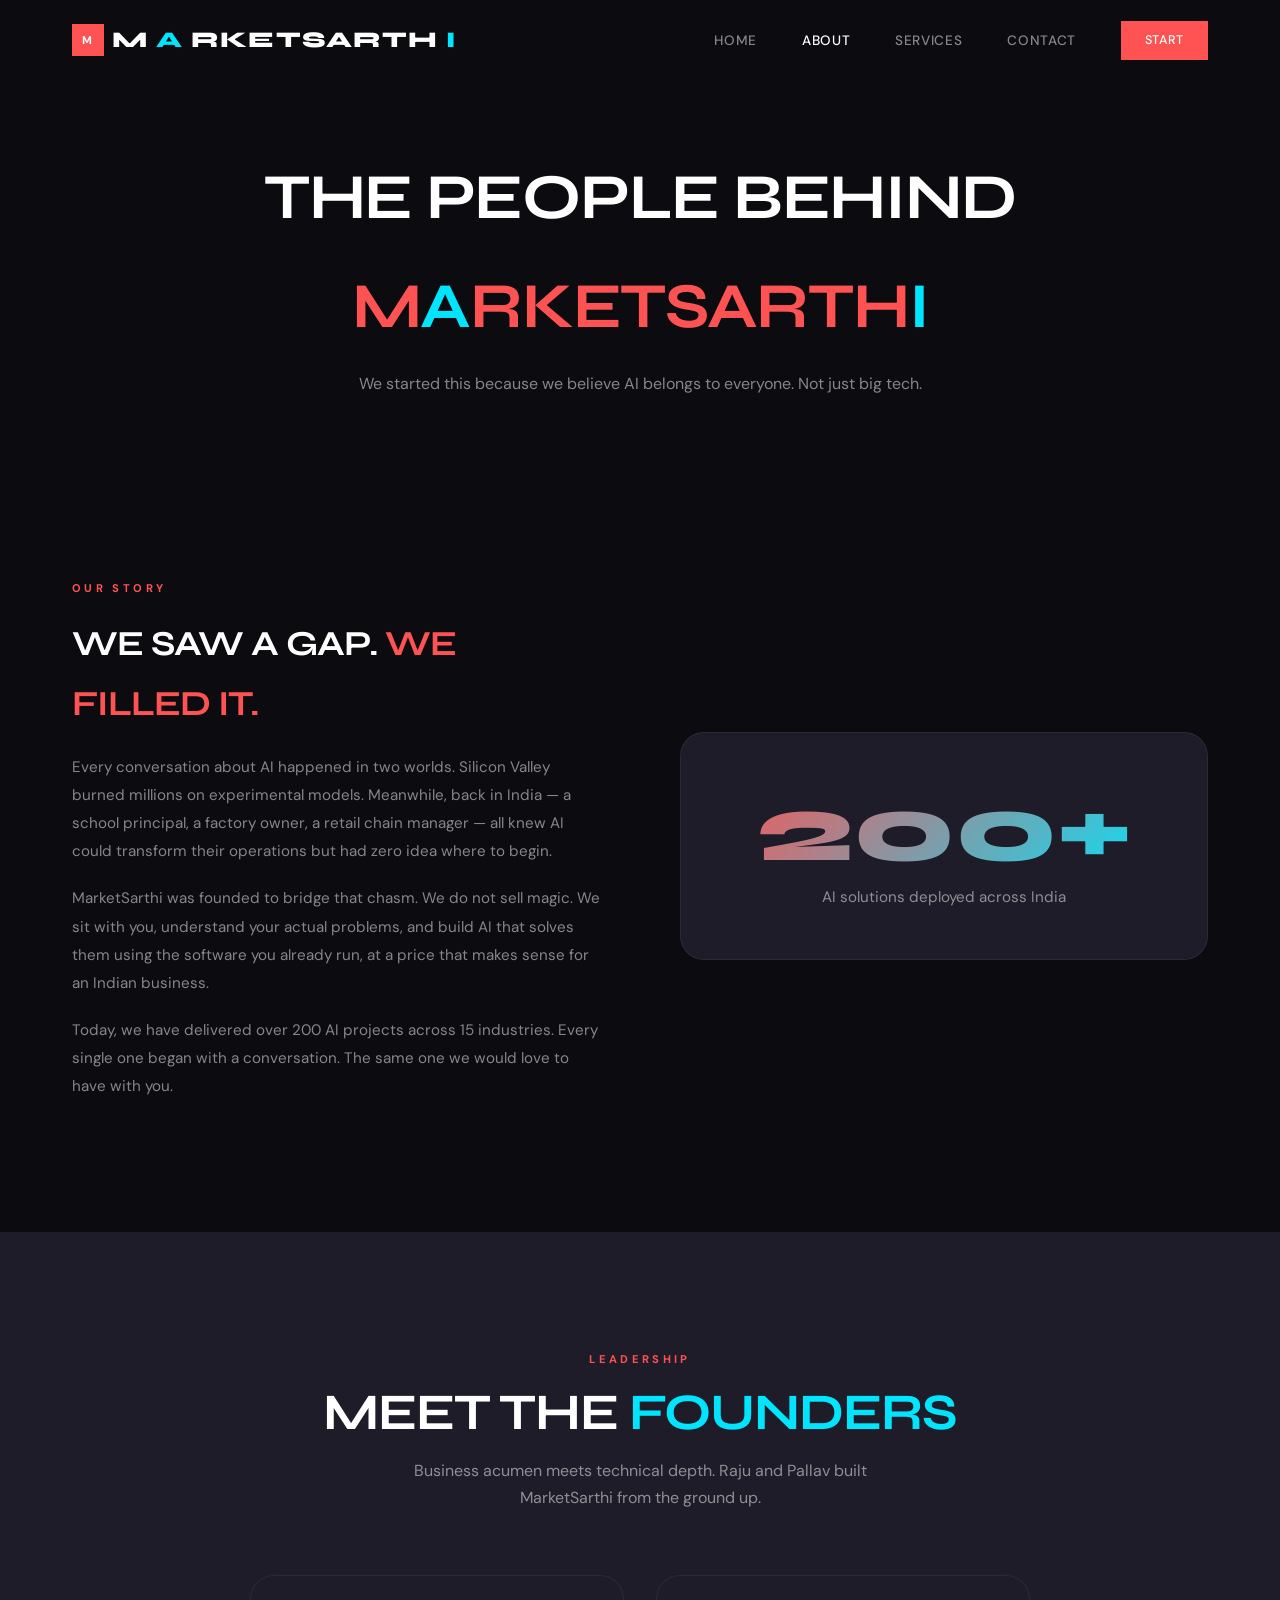
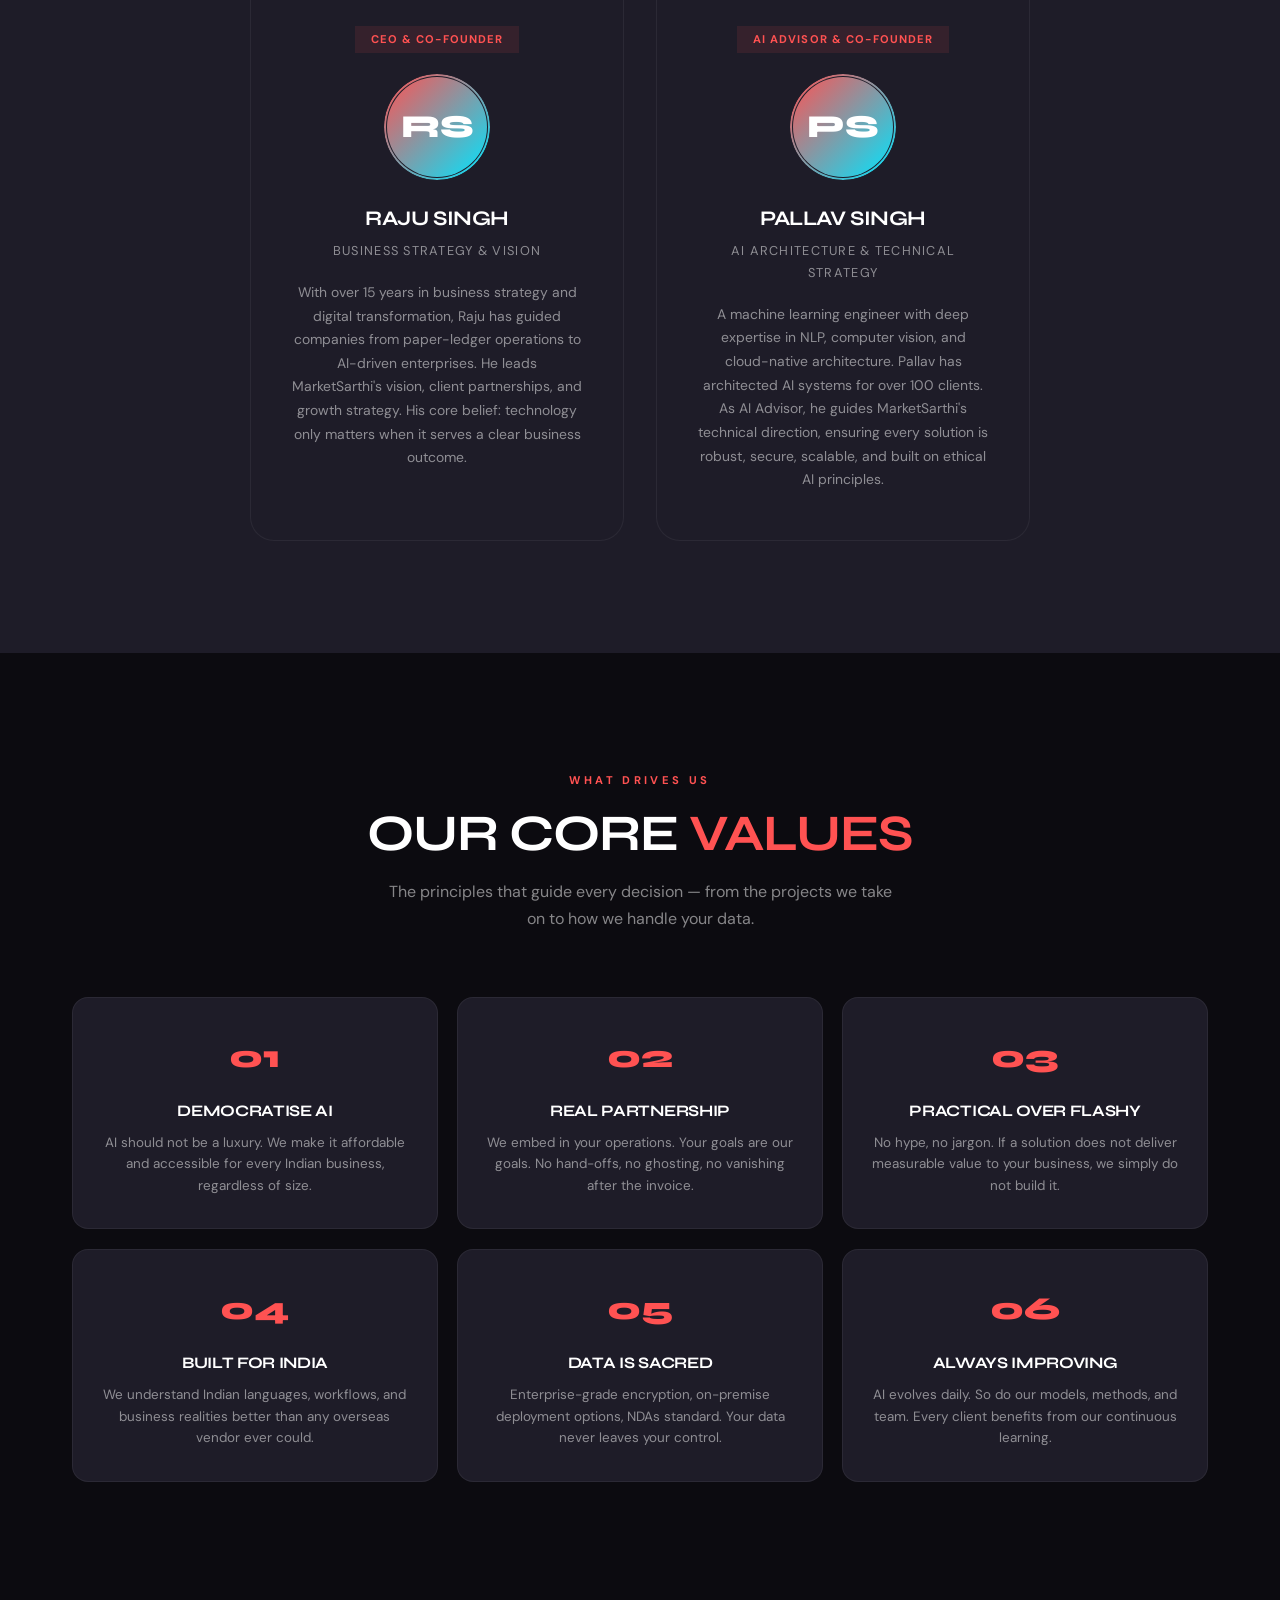
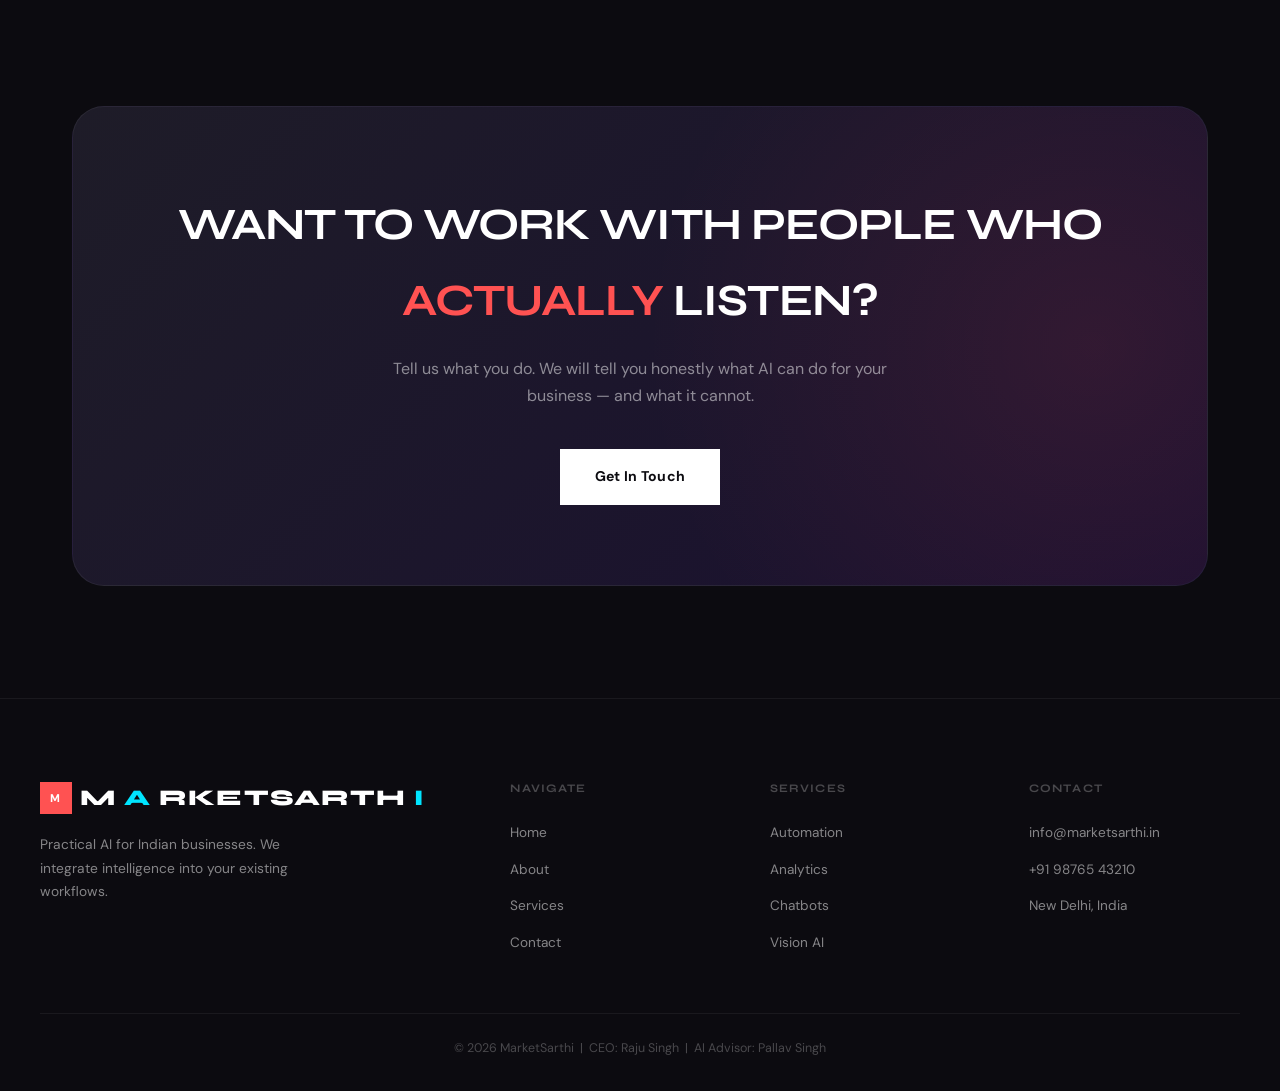
==== about.html @ 4ef70cd9 "MarketSarthi Trial Lanch" ====
<!doctype html>
<html lang="en-IN">
<head>
  <meta charset="utf-8">
  <meta name="viewport" content="width=device-width,initial-scale=1">
  <title>About MarketSarthi — Raju Singh (CEO) &amp; Pallav Singh (AI Advisor)</title>
  <meta name="description" content="Meet the founders: Raju Singh, CEO, and Pallav Singh, AI Advisor. Our mission to democratize AI for every Indian business.">
  <meta name="robots" content="index,follow">
  <link rel="canonical" href="https://marketsarthi.in/about">
  <meta property="og:title" content="About MarketSarthi">
  <meta property="og:description" content="Meet Raju Singh (CEO) and Pallav Singh (AI Advisor). Our mission and values.">
  <meta property="og:url" content="https://marketsarthi.in/about">
  <meta property="og:type" content="website"><meta name="twitter:card" content="summary_large_image">
  <script type="application/ld+json">{"@context":"https://schema.org","@type":"AboutPage","about":{"@type":"Organization","name":"MarketSarthi"},"mainEntity":[{"@type":"Person","name":"Raju Singh","jobTitle":"CEO & Co-Founder"},{"@type":"Person","name":"Pallav Singh","jobTitle":"AI Advisor & Co-Founder"}]}</script>
  <link rel="stylesheet" href="assets/css/style.css">
</head>
<body>

  <nav class="nav">
    <div class="nav-inner">
      <a href="index.html" class="nav-logo"><span class="mk">M</span>M<span style="color:var(--cyan)">A</span>RKETSARTH<span style="color:var(--cyan)">I</span></a>
      <div class="nav-links" id="navLinks">
        <a href="index.html">Home</a><a href="about.html">About</a><a href="services.html">Services</a><a href="contact.html">Contact</a>
        <a href="contact.html" class="btn btn-fill" style="padding:.55rem 1.5rem;font-size:.78rem;color:#fff;">Start</a>
      </div>
      <div class="burger" id="burger"><span></span><span></span><span></span></div>
    </div>
  </nav>

  <main>
    <section class="pg-hero"><div class="container">
      <h1>The people behind <span class="accent-c">M<span style="color:var(--cyan)">A</span>RKETSARTH<span style="color:var(--cyan)">I</span></span></h1>
      <p>We started this because we believe AI belongs to everyone. Not just big tech.</p>
    </div></section>

    <!-- Story -->
    <section class="section">
      <div class="container">
        <div class="story-2col">
          <div class="story-text reveal">
            <span class="tag">Our Story</span>
            <h2>We saw a gap. <span class="accent-c">We filled it.</span></h2>
            <p>Every conversation about AI happened in two worlds. Silicon Valley burned millions on experimental models. Meanwhile, back in India — a school principal, a factory owner, a retail chain manager — all knew AI could transform their operations but had zero idea where to begin.</p>
            <p>MarketSarthi was founded to bridge that chasm. We do not sell magic. We sit with you, understand your actual problems, and build AI that solves them using the software you already run, at a price that makes sense for an Indian business.</p>
            <p>Today, we have delivered over 200 AI projects across 15 industries. Every single one began with a conversation. The same one we would love to have with you.</p>
          </div>
          <div class="story-stat reveal d2"><div class="big-num">200+</div><div class="big-sub">AI solutions deployed across India</div></div>
        </div>
      </div>
    </section>

    <!-- Team -->
    <section class="section" style="background:var(--ink-light);">
      <div class="container">
        <header class="sec-hd ctr reveal">
          <span class="tag">Leadership</span>
          <h2>Meet the <span class="accent-y">founders</span></h2>
          <p style="color:var(--muted);">Business acumen meets technical depth. Raju and Pallav built MarketSarthi from the ground up.</p>
        </header>
        <div class="team-2">
          <div class="tm-card reveal d1">
            <div class="tm-badge">CEO &amp; Co-Founder</div>
            <div class="tm-photo">RS</div>
            <h3>Raju Singh</h3>
            <p class="tm-role">Business Strategy &amp; Vision</p>
            <p class="tm-bio">With over 15 years in business strategy and digital transformation, Raju has guided companies from paper-ledger operations to AI-driven enterprises. He leads MarketSarthi's vision, client partnerships, and growth strategy. His core belief: technology only matters when it serves a clear business outcome.</p>
          </div>
          <div class="tm-card reveal d2">
            <div class="tm-badge">AI Advisor &amp; Co-Founder</div>
            <div class="tm-photo">PS</div>
            <h3>Pallav Singh</h3>
            <p class="tm-role">AI Architecture &amp; Technical Strategy</p>
            <p class="tm-bio">A machine learning engineer with deep expertise in NLP, computer vision, and cloud-native architecture. Pallav has architected AI systems for over 100 clients. As AI Advisor, he guides MarketSarthi's technical direction, ensuring every solution is robust, secure, scalable, and built on ethical AI principles.</p>
          </div>
        </div>
      </div>
    </section>

    <!-- Values -->
    <section class="section">
      <div class="container">
        <header class="sec-hd ctr reveal"><span class="tag">What Drives Us</span><h2>Our core <span class="accent-c">values</span></h2><p>The principles that guide every decision — from the projects we take on to how we handle your data.</p></header>
        <div class="val-grid">
          <div class="val-card reveal d1"><div class="v-num">01</div><h4>Democratise AI</h4><p>AI should not be a luxury. We make it affordable and accessible for every Indian business, regardless of size.</p></div>
          <div class="val-card reveal d2"><div class="v-num">02</div><h4>Real Partnership</h4><p>We embed in your operations. Your goals are our goals. No hand-offs, no ghosting, no vanishing after the invoice.</p></div>
          <div class="val-card reveal d3"><div class="v-num">03</div><h4>Practical Over Flashy</h4><p>No hype, no jargon. If a solution does not deliver measurable value to your business, we simply do not build it.</p></div>
          <div class="val-card reveal"><div class="v-num">04</div><h4>Built for India</h4><p>We understand Indian languages, workflows, and business realities better than any overseas vendor ever could.</p></div>
          <div class="val-card reveal"><div class="v-num">05</div><h4>Data Is Sacred</h4><p>Enterprise-grade encryption, on-premise deployment options, NDAs standard. Your data never leaves your control.</p></div>
          <div class="val-card reveal"><div class="v-num">06</div><h4>Always Improving</h4><p>AI evolves daily. So do our models, methods, and team. Every client benefits from our continuous learning.</p></div>
        </div>
      </div>
    </section>

    <section class="section"><div class="container"><div class="cta reveal">
      <h2>Want to work with people who <span class="accent-c">actually</span> listen?</h2>
      <p>Tell us what you do. We will tell you honestly what AI can do for your business — and what it cannot.</p>
      <a href="contact.html" class="btn btn-white">Get In Touch</a>
    </div></div></section>
  </main>

  <footer class="footer">
    <div class="footer-grid">
      <div><a href="index.html" class="nav-logo"><span class="mk">M</span>M<span style="color:var(--cyan)">A</span>RKETSARTH<span style="color:var(--cyan)">I</span></a><p class="footer-desc">Practical AI for Indian businesses. We integrate intelligence into your existing workflows.</p></div>
      <div class="footer-col"><h4>Navigate</h4><ul><li><a href="index.html">Home</a></li><li><a href="about.html">About</a></li><li><a href="services.html">Services</a></li><li><a href="contact.html">Contact</a></li></ul></div>
      <div class="footer-col"><h4>Services</h4><ul><li><a href="services.html">Automation</a></li><li><a href="services.html">Analytics</a></li><li><a href="services.html">Chatbots</a></li><li><a href="services.html">Vision AI</a></li></ul></div>
      <div class="footer-col"><h4>Contact</h4><ul><li><a href="contact.html">info@marketsarthi.in</a></li><li><a href="contact.html">+91 98765 43210</a></li><li><a href="contact.html">New Delhi, India</a></li></ul></div>
    </div>
    <div class="footer-bar">&copy; 2026 MarketSarthi &nbsp;|&nbsp; CEO: Raju Singh &nbsp;|&nbsp; AI Advisor: Pallav Singh</div>
  </footer>
  <button class="btt" aria-label="Back to top">&uarr;</button>
  <script src="assets/js/main.js"></script>
</body>
</html>
---- assets/css/style.css ----
/* MarketSarthi v6 — Bold. Creative. Memorable. */

@import url('https://fonts.googleapis.com/css2?family=DM+Sans:opsz,wght@9..40,400;9..40,500;9..40,600;9..40,700;9..40,800&family=Syne:wght@500;600;700;800&display=swap');

:root {
  --display:'Syne','Segoe UI',system-ui,sans-serif;
  --sans:'DM Sans','Segoe UI',system-ui,sans-serif;
  --ink:#0c0b10;
  --ink-light:#1e1c28;
  --white:#fff;
  --coral:#ff5252;
  --coral-glow:rgba(255,82,82,.3);
  --cyan:#00e5ff;
  --cyan-glow:rgba(0,229,255,.3);
  --gold:#ffb300;
  --gold-glow:rgba(255,179,0,.25);
  --surface:#f4f2f8;
  --muted:rgba(255,255,255,.5);
  --muted2:rgba(255,255,255,.25);
  --border:rgba(255,255,255,.06);
  --ease:cubic-bezier(.22,1,.36,1);
}

*,*::before,*::after{margin:0;padding:0;box-sizing:border-box}
html{scroll-behavior:smooth;font-size:16px}
body{
  font-family:var(--sans);
  background:var(--ink);
  color:var(--white);
  line-height:1.7;
  overflow-x:hidden;
  -webkit-font-smoothing:antialiased;
}
a{text-decoration:none;color:inherit}
img{max-width:100%}
ul{list-style:none}

h1,h2,h3,h4{font-family:var(--display);font-weight:700;letter-spacing:-.02em;text-transform:uppercase;}
.container{max-width:1200px;margin:0 auto;padding:0 2rem}

/* ---------- Decorative ---------- */
.glow-dot{width:6px;height:6px;background:var(--cyan);border-radius:50%;display:inline-block;box-shadow:0 0 12px var(--cyan-glow)}
.accent-c{color:var(--coral)}
.accent-y{color:var(--cyan)}
.accent-g{color:var(--gold)}
.tag{font-size:.7rem;font-weight:700;text-transform:uppercase;letter-spacing:.3em;color:var(--coral);margin-bottom:1rem;display:inline-block}

/* Buttons */
.btn{display:inline-flex;align-items:center;gap:.5rem;padding:1rem 2.2rem;font-family:var(--sans);font-weight:700;font-size:.88rem;border:none;cursor:pointer;transition:all .4s var(--ease);letter-spacing:.02em}
.btn-fill{background:var(--coral);color:var(--white)}
.btn-fill:hover{background:#ff3838;transform:translateY(-3px);box-shadow:0 12px 40px var(--coral-glow)}
.btn-outline{background:transparent;color:var(--white);border:2px solid rgba(255,255,255,.15)}
.btn-outline:hover{border-color:var(--white);transform:translateY(-3px)}
.btn-white{background:var(--white);color:var(--ink)}
.btn-white:hover{transform:translateY(-3px);box-shadow:0 12px 40px rgba(0,0,0,.2)}

/* Nav */
.nav{position:fixed;top:0;left:0;right:0;z-index:1000;padding:1.3rem 0;transition:all .4s var(--ease)}
.nav.on{background:rgba(12,11,16,.9);backdrop-filter:blur(20px);-webkit-backdrop-filter:blur(20px);padding:.8rem 0;border-bottom:1px solid var(--border)}
.nav-inner{max-width:1200px;margin:0 auto;padding:0 2rem;display:flex;align-items:center;justify-content:space-between}
.nav-logo{font-family:var(--display);font-size:1.4rem;font-weight:800;letter-spacing:.05em;text-transform:uppercase;display:flex;align-items:center;gap:.5rem}
.nav-logo .mk{width:32px;height:32px;background:var(--coral);display:flex;align-items:center;justify-content:center;font-family:var(--sans);font-weight:800;font-size:.7rem;color:var(--white)}
.nav-links{display:flex;align-items:center;gap:2.8rem}
.nav-links a{font-size:.85rem;font-weight:500;color:var(--muted);transition:color .2s;text-transform:uppercase;letter-spacing:.05em}
.nav-links a.active,.nav-links a:hover{color:var(--white)}
.burger{display:none;flex-direction:column;gap:4px;cursor:pointer;padding:8px;z-index:1001}
.burger span{width:26px;height:2px;background:var(--white);border-radius:2px;transition:.3s}
.burger.on span:nth-child(1){transform:rotate(45deg) translate(5px,5px)}
.burger.on span:nth-child(2){opacity:0}
.burger.on span:nth-child(3){transform:rotate(-45deg) translate(5px,-5px)}

/* ---------- Hero ---------- */
.hero{padding:9rem 0 6rem;position:relative;overflow:hidden}
.hero::before{content:'';position:absolute;top:-30%;right:-20%;width:70vw;height:70vw;background:radial-gradient(circle,rgba(255,82,82,.08) 0%,transparent 70%);pointer-events:none}
.hero::after{content:'';position:absolute;bottom:-20%;left:-10%;width:50vw;height:50vw;background:radial-gradient(circle,rgba(0,229,255,.06) 0%,transparent 70%);pointer-events:none}
.hero-grid{display:grid;grid-template-columns:1.1fr .9fr;gap:4rem;align-items:center}
.hero-big{font-size:clamp(3.5rem,7vw,6rem);line-height:.95;margin-bottom:1.5rem;font-weight:800;text-transform:uppercase}
.hero-big .line{display:block;overflow:hidden}
.hero-big .line span{display:block;animation:slideUp .8s var(--ease) forwards}
.hero-big .line:nth-child(2) span{animation-delay:.15s}
.hero-big .line:nth-child(3) span{animation-delay:.3s}
@keyframes slideUp{from{transform:translateY(100%)}to{transform:translateY(0)}}
.hero-sub{font-size:1.1rem;color:var(--muted);max-width:420px;margin-bottom:2.5rem;line-height:1.8}
.hero-btns{display:flex;gap:1rem;flex-wrap:wrap}
.hero-visual{position:relative;display:flex;align-items:center;justify-content:center}
.hero-shapes{width:320px;height:320px;position:relative}
.hero-shapes .shape{position:absolute;border-radius:50%}
.hero-shapes .s1{width:100%;height:100%;background:linear-gradient(135deg,var(--coral),transparent);opacity:.15;animation:pulse 4s ease-in-out infinite}
.hero-shapes .s2{width:70%;height:70%;border:2px solid var(--cyan);opacity:.4;top:15%;left:15%;animation:spin 20s linear infinite}
.hero-shapes .s3{width:40%;height:40%;background:var(--gold);opacity:.15;top:30%;left:30%;animation:pulse 4s ease-in-out 1s infinite}
@keyframes pulse{0%,100%{transform:scale(1)}50%{transform:scale(1.08)}}
@keyframes spin{from{transform:rotate(0deg)}to{transform:rotate(360deg)}}

/* ---------- Sections ---------- */
.section{padding:7rem 0;position:relative}
.section-light{background:var(--surface);color:var(--ink)}
.section-light .muted{color:rgba(0,0,0,.5)}
.sec-hd{margin-bottom:4rem}
.sec-hd h2{font-size:clamp(2.2rem,4vw,3.5rem);line-height:1.1;margin-bottom:1rem}
.sec-hd p{color:var(--muted);font-size:1rem;line-height:1.7;max-width:520px}
.section-light .sec-hd p{color:rgba(0,0,0,.5)}
.sec-hd.ctr{text-align:center;margin-left:auto;margin-right:auto}
.sec-hd.ctr p{margin-left:auto;margin-right:auto}

/* Reveal */
.reveal{opacity:0;transform:translateY(25px);transition:opacity .8s var(--ease),transform .8s var(--ease)}
.reveal.on{opacity:1;transform:translateY(0)}
.d1{transition-delay:.1s}.d2{transition-delay:.2s}.d3{transition-delay:.3s}.d4{transition-delay:.4s}

/* ---------- Marquee ---------- */
.marquee{border-top:1px solid var(--border);border-bottom:1px solid var(--border);overflow:hidden;padding:1.5rem 0;white-space:nowrap}
.marquee-in{display:inline-flex;gap:4rem;animation:scroll 40s linear infinite;font-family:var(--display);font-size:1.5rem;font-weight:700;text-transform:uppercase;letter-spacing:.05em;color:rgba(255,255,255,.35)}
.section-light .marquee-in{color:rgba(0,0,0,.05)}
@keyframes scroll{0%{transform:translateX(0)}100%{transform:translateX(-50%)}}

/* ---------- Service Feature Cards (horizontal scroll feel) ---------- */
.feat-grid{display:grid;grid-template-columns:repeat(3,1fr);gap:1.5rem}
.feat-card{background:var(--ink-light);border:1px solid var(--border);border-radius:1.2rem;padding:2.5rem 2rem;transition:all .4s var(--ease);position:relative;overflow:hidden;cursor:pointer}
.feat-card::after{content:'';position:absolute;top:0;left:0;right:0;height:3px;background:linear-gradient(90deg,var(--coral),var(--cyan));transform:scaleX(0);transform-origin:left;transition:transform .5s var(--ease)}
.feat-card:hover::after{transform:scaleX(1)}
.feat-card:hover{transform:translateY(-8px);border-color:rgba(255,255,255,.15);box-shadow:0 20px 60px rgba(0,0,0,.3)}
.feat-card .f-num{font-family:var(--display);font-size:3rem;font-weight:800;color:rgba(255,255,255,.04);position:absolute;top:1rem;right:1.5rem;line-height:1}
.feat-card h3{font-size:1.25rem;margin-bottom:.8rem}
.feat-card p{color:var(--muted);font-size:.9rem;line-height:1.7}
.feat-card .f-link{margin-top:1.5rem;display:inline-flex;align-items:center;gap:.4rem;font-weight:600;font-size:.82rem;color:var(--cyan);text-transform:uppercase;letter-spacing:.05em}
.feat-card:hover .f-link{gap:.8rem}
.section-light .feat-card{background:var(--white);border-color:rgba(0,0,0,.06)}
.section-light .feat-card p{color:rgba(0,0,0,.5)}

/* ---------- Stats ---------- */
.stats-bar{display:grid;grid-template-columns:repeat(4,1fr);gap:2rem;text-align:center}
.stats-bar .sb-num{font-family:var(--display);font-size:3.5rem;font-weight:800;line-height:1;margin-bottom:.3rem}
.stats-bar .sb-lbl{font-size:.85rem;color:var(--muted);text-transform:uppercase;letter-spacing:.1em}

/* ---------- Process ---------- */
.proc-grid{display:grid;grid-template-columns:repeat(4,1fr);gap:2rem;position:relative}
.proc-grid::before{content:'';position:absolute;top:2.5rem;left:0;right:0;height:1px;background:linear-gradient(90deg,var(--coral),var(--cyan),transparent);z-index:0}
.proc-step{text-align:center;position:relative;z-index:1}
.proc-step .ps-num{width:5rem;height:5rem;background:var(--ink-light);border:2px solid var(--border);border-radius:50%;display:flex;align-items:center;justify-content:center;margin:0 auto 1.5rem;font-family:var(--display);font-size:1.5rem;font-weight:800;transition:all .4s var(--ease)}
.proc-step:hover .ps-num{background:var(--coral);border-color:var(--coral);box-shadow:0 0 0 16px rgba(255,82,82,.1);transform:scale(1.1)}
.proc-step h3{font-size:1.1rem;margin-bottom:.5rem}
.proc-step p{color:var(--muted);font-size:.85rem;line-height:1.6}

/* ---------- Testimonials ---------- */
.tst-grid{display:grid;grid-template-columns:repeat(3,1fr);gap:1.5rem}
.tst-card{background:var(--ink-light);border:1px solid var(--border);border-radius:1rem;padding:2rem;transition:all .3s var(--ease)}
.tst-card:hover{border-color:rgba(0,229,255,.2);transform:translateY(-4px)}
.section-light .tst-card{background:var(--white);border-color:rgba(0,0,0,.06)}
.tst-stars{color:var(--gold);letter-spacing:3px;margin-bottom:1rem;font-size:.85rem}
.tst-card blockquote{color:var(--muted);font-size:.9rem;line-height:1.7;font-style:italic;margin-bottom:1.5rem;padding:0}
.section-light .tst-card blockquote{color:rgba(0,0,0,.5)}
.tst-author{display:flex;align-items:center;gap:.7rem;padding-top:1rem;border-top:1px solid var(--border)}
.section-light .tst-author{border-color:rgba(0,0,0,.06)}
.tst-av{width:38px;height:38px;background:var(--coral);border-radius:50%;display:flex;align-items:center;justify-content:center;font-weight:700;font-size:.8rem;color:var(--white)}
.tst-author h4{font-size:.85rem;font-weight:600;text-transform:none;font-family:var(--sans)}
.tst-author span{font-size:.73rem;color:var(--muted)}

/* ---------- CTA ---------- */
.cta{background:linear-gradient(135deg,var(--ink-light),#1a1030);border:1px solid var(--border);border-radius:2rem;padding:5rem 4rem;text-align:center;position:relative;overflow:hidden}
.cta::before{content:'';position:absolute;top:-40%;right:-30%;width:80%;height:180%;background:radial-gradient(ellipse,rgba(255,82,82,.1) 0%,transparent 70%);pointer-events:none}
.cta h2{font-size:2.8rem;margin-bottom:1rem;position:relative}
.cta p{color:var(--muted);max-width:500px;margin:0 auto 2.5rem;position:relative;font-size:1rem}
.cta .btn{position:relative}

/* ---------- About Page ---------- */
.story-2col{display:grid;grid-template-columns:1fr 1fr;gap:5rem;align-items:center}
.story-text h2{font-size:2.2rem;margin-bottom:1.2rem}
.story-text p{color:var(--muted);line-height:1.85;margin-bottom:1.2rem;font-size:.95rem}
.story-stat{background:var(--ink-light);border:1px solid var(--border);border-radius:1.5rem;padding:3rem 2rem;text-align:center}
.story-stat .big-num{font-family:var(--display);font-size:6rem;font-weight:800;background:linear-gradient(135deg,var(--coral),var(--cyan));-webkit-background-clip:text;-webkit-text-fill-color:transparent;background-clip:text;line-height:1}
.story-stat .big-sub{color:var(--muted);font-size:.95rem;margin-top:.5rem}

/* Team */
.team-2{display:grid;grid-template-columns:repeat(2,1fr);gap:2rem;max-width:780px;margin:0 auto}
.tm-card{background:var(--ink-light);border:1px solid var(--border);border-radius:1.5rem;padding:3rem 2.5rem;text-align:center;transition:all .4s var(--ease);position:relative;overflow:hidden}
.tm-card::before{content:'';position:absolute;inset:-1px;border-radius:1.5rem;background:linear-gradient(135deg,var(--coral),var(--cyan));opacity:0;transition:opacity .4s var(--ease);z-index:-1}
.tm-card:hover::before{opacity:.15}
.tm-card:hover{transform:translateY(-8px)}
.tm-badge{display:inline-block;padding:.25rem 1rem;background:rgba(255,82,82,.1);color:var(--coral);font-size:.7rem;font-weight:700;text-transform:uppercase;letter-spacing:.1em;margin-bottom:1.5rem}
.tm-photo{width:100px;height:100px;border-radius:50%;background:linear-gradient(135deg,var(--coral),var(--cyan));margin:0 auto 1.5rem;display:flex;align-items:center;justify-content:center;font-family:var(--display);font-size:2rem;font-weight:800;color:var(--white);position:relative}
.tm-photo::after{content:'';position:absolute;inset:-3px;border-radius:50%;border:2px solid transparent;background:linear-gradient(135deg,var(--coral),var(--cyan)) border-box;-webkit-mask:linear-gradient(#fff 0 0) padding-box,linear-gradient(#fff 0 0);-webkit-mask-composite:exclude;mask-composite:exclude}
.tm-card h3{font-size:1.3rem;margin-bottom:.2rem}
.tm-role{color:var(--muted);font-size:.8rem;text-transform:uppercase;letter-spacing:.1em;margin-bottom:1.2rem}
.tm-bio{color:var(--muted);font-size:.87rem;line-height:1.7}

/* Values */
.val-grid{display:grid;grid-template-columns:repeat(3,1fr);gap:1.2rem}
.val-card{background:var(--ink-light);border:1px solid var(--border);border-radius:1rem;padding:2rem 1.5rem;text-align:center;transition:all .3s var(--ease)}
.val-card:hover{background:var(--coral);border-color:var(--coral);transform:translateY(-6px)}
.val-card:hover *{color:var(--white)!important}
.val-card .v-num{font-family:var(--display);font-size:2rem;font-weight:800;color:var(--coral);margin-bottom:.8rem}
.val-card:hover .v-num{color:var(--white)!important}
.val-card h4{font-size:1rem;margin-bottom:.5rem}
.val-card p{color:var(--muted);font-size:.84rem;line-height:1.6}

/* ---------- Services Page ---------- */
.svc-row{display:grid;grid-template-columns:1fr 1fr;gap:4rem;align-items:center;padding:3rem 0;border-bottom:1px solid var(--border)}
.svc-row:last-child{border:none}
.svc-row.rev .svc-visual{order:-1}
.svc-visual{aspect-ratio:1/1;border-radius:1.5rem;display:flex;align-items:center;justify-content:center;position:relative;overflow:hidden}
.svc-visual .svc-overlay{position:absolute;inset:0}
.svc-visual .svc-label{font-family:var(--display);font-size:3.5rem;font-weight:800;position:relative;z-index:1;text-transform:uppercase}
.svc-visual.type-a{background:linear-gradient(135deg,rgba(255,82,82,.15),rgba(255,82,82,.03));border:1px solid rgba(255,82,82,.15)}
.svc-visual.type-a .svc-label{color:var(--coral)}
.svc-visual.type-b{background:linear-gradient(135deg,rgba(0,229,255,.12),rgba(0,229,255,.02));border:1px solid rgba(0,229,255,.12)}
.svc-visual.type-b .svc-label{color:var(--cyan)}
.svc-visual.type-c{background:linear-gradient(135deg,rgba(255,179,0,.12),rgba(255,179,0,.02));border:1px solid rgba(255,179,0,.12)}
.svc-visual.type-c .svc-label{color:var(--gold)}
.svc-content h3{font-size:1.8rem;margin-bottom:.8rem}
.svc-content p{color:var(--muted);font-size:.93rem;line-height:1.75;margin-bottom:1rem}
.svc-result{color:var(--cyan);font-weight:600;font-size:.85rem;display:block;margin-top:.8rem}
.svc-chips{display:flex;flex-wrap:wrap;gap:.4rem;margin-top:.8rem}
.svc-chips span{padding:.3rem .8rem;background:var(--ink-light);border:1px solid var(--border);font-size:.72rem;font-weight:500;color:var(--muted)}

/* Industries */
.ind-grid{display:grid;grid-template-columns:repeat(4,1fr);gap:1rem}
.ind-card{background:var(--ink-light);border:1px solid var(--border);border-radius:1rem;padding:1.5rem 1rem;text-align:center;transition:all .3s var(--ease)}
.ind-card:hover{border-color:var(--coral);transform:translateY(-4px)}
.ind-card h4{font-size:.95rem;margin-bottom:.2rem}
.ind-card .ind-sub{font-size:.75rem;color:var(--muted)}

/* ---------- Contact ---------- */
.contact-2col{display:grid;grid-template-columns:1fr 1.2fr;gap:4rem;align-items:start}
.c-info h2{font-size:2.2rem;margin-bottom:.5rem}
.c-lead{color:var(--muted);margin-bottom:2.5rem}
.c-item{display:flex;gap:1rem;margin-bottom:1.5rem;align-items:flex-start}
.c-item .c-icon{width:44px;height:44px;background:var(--ink-light);border:1px solid var(--border);border-radius:.6rem;display:flex;align-items:center;justify-content:center;flex-shrink:0;color:var(--cyan)}
.c-item h4{font-size:.93rem;margin-bottom:.05rem;text-transform:none;font-family:var(--sans);font-weight:600}
.c-item span{display:block;font-size:.82rem;color:var(--muted)}

.c-form{background:var(--ink-light);border:1px solid var(--border);border-radius:1.2rem;padding:2.5rem}
.field{margin-bottom:1.2rem}
.field label{display:block;font-size:.75rem;font-weight:700;text-transform:uppercase;letter-spacing:.08em;color:var(--muted);margin-bottom:.4rem}
.field input,.field textarea,.field select{width:100%;padding:.85rem 1rem;background:rgba(255,255,255,.03);border:1px solid var(--border);color:var(--white);font-family:var(--sans);font-size:.9rem;outline:none;transition:border-color .2s}
.field input:focus,.field textarea:focus,.field select:focus{border-color:var(--coral)}
.field textarea{min-height:110px;resize:vertical}
.field select{cursor:pointer;color:var(--white)}
.field select option{background:var(--ink);color:var(--white)}
.submit-btn{width:100%;padding:.9rem;background:var(--coral);color:var(--white);border:none;font-family:var(--sans);font-weight:700;font-size:.9rem;cursor:pointer;transition:all .3s;letter-spacing:.02em}
.submit-btn:hover{background:#ff3838;box-shadow:0 8px 30px var(--coral-glow)}

/* FAQ */
.faq-wrap{max-width:680px;margin:0 auto}
.faq-i{border-bottom:1px solid var(--border);cursor:pointer}
.faq-q{padding:1.2rem 0;display:flex;justify-content:space-between;align-items:center;font-weight:600;font-size:.93rem}
.faq-q .plus{font-size:1.3rem;color:var(--coral);transition:transform .35s;flex-shrink:0;margin-left:1rem}
.faq-i.open .plus{transform:rotate(45deg)}
.faq-a{max-height:0;overflow:hidden;transition:max-height .4s ease,padding .4s ease}
.faq-i.open .faq-a{max-height:300px;padding-bottom:1rem}
.faq-a p{color:var(--muted);font-size:.87rem;line-height:1.7}

/* Footer */
.footer{padding:5rem 0 2rem;border-top:1px solid var(--border)}
.footer-grid{display:grid;grid-template-columns:2fr 1fr 1fr 1fr;gap:3rem;max-width:1200px;margin:0 auto 3rem}
.footer-desc{color:var(--muted);font-size:.86rem;margin-top:1rem;line-height:1.7;max-width:280px}
.footer-col h4{font-size:.72rem;font-weight:700;text-transform:uppercase;letter-spacing:.1em;margin-bottom:1.2rem;color:var(--muted2)}
.footer-col ul li{margin-bottom:.6rem}
.footer-col ul li a{font-size:.85rem;color:var(--muted);transition:color .2s}
.footer-col ul li a:hover{color:var(--white)}
.footer-bar{max-width:1200px;margin:0 auto;padding-top:1.5rem;border-top:1px solid var(--border);text-align:center;font-size:.78rem;color:var(--muted2)}

/* Page Hero */
.pg-hero{padding:9rem 0 4rem;text-align:center}
.pg-hero h1{font-size:clamp(2.8rem,5vw,4rem);margin-bottom:.5rem}
.pg-hero p{color:var(--muted);font-size:1rem}

/* BTT */
.btt{position:fixed;bottom:2rem;right:2rem;width:44px;height:44px;background:var(--coral);border:none;color:var(--white);cursor:pointer;z-index:999;font-size:1.2rem;display:flex;align-items:center;justify-content:center;opacity:0;visibility:hidden;transform:translateY(20px);transition:all .35s var(--ease)}
.btt.on{opacity:1;visibility:visible;transform:translateY(0)}
.btt:hover{background:#ff3838;transform:translateY(-4px)}

/* Responsive */
@media(max-width:1024px){
  .hero-grid{grid-template-columns:1fr}
  .hero-visual{display:none}
  .feat-grid{grid-template-columns:repeat(2,1fr)}
  .svc-row{grid-template-columns:1fr;gap:2rem}
  .svc-row.rev .svc-visual{order:0}
  .svc-visual{aspect-ratio:16/9}
  .tst-grid{grid-template-columns:1fr}
  .stats-bar{grid-template-columns:repeat(2,1fr)}
  .team-2{grid-template-columns:1fr}
  .contact-2col{grid-template-columns:1fr}
  .val-grid{grid-template-columns:1fr}
  .ind-grid{grid-template-columns:repeat(2,1fr)}
  .footer-grid{grid-template-columns:1fr 1fr}
  .story-2col{grid-template-columns:1fr}
  .proc-grid{grid-template-columns:repeat(2,1fr)}
  .proc-grid::before{display:none}
}
@media(max-width:768px){
  .nav-links{display:none}
  .nav-links.open{display:flex;flex-direction:column;position:fixed;inset:0;background:rgba(12,11,16,.98);backdrop-filter:blur(20px);justify-content:center;align-items:center;gap:2.5rem;z-index:1000}
  .nav-links.open a{font-size:1.2rem}
  .burger{display:flex}
  .feat-grid{grid-template-columns:1fr}
  .proc-grid{grid-template-columns:1fr}
  .cta{padding:3rem 1.5rem;border-radius:1.2rem}
  .cta h2{font-size:1.8rem}
  .footer-grid{grid-template-columns:1fr}
  .stats-bar{grid-template-columns:1fr 1fr}
}
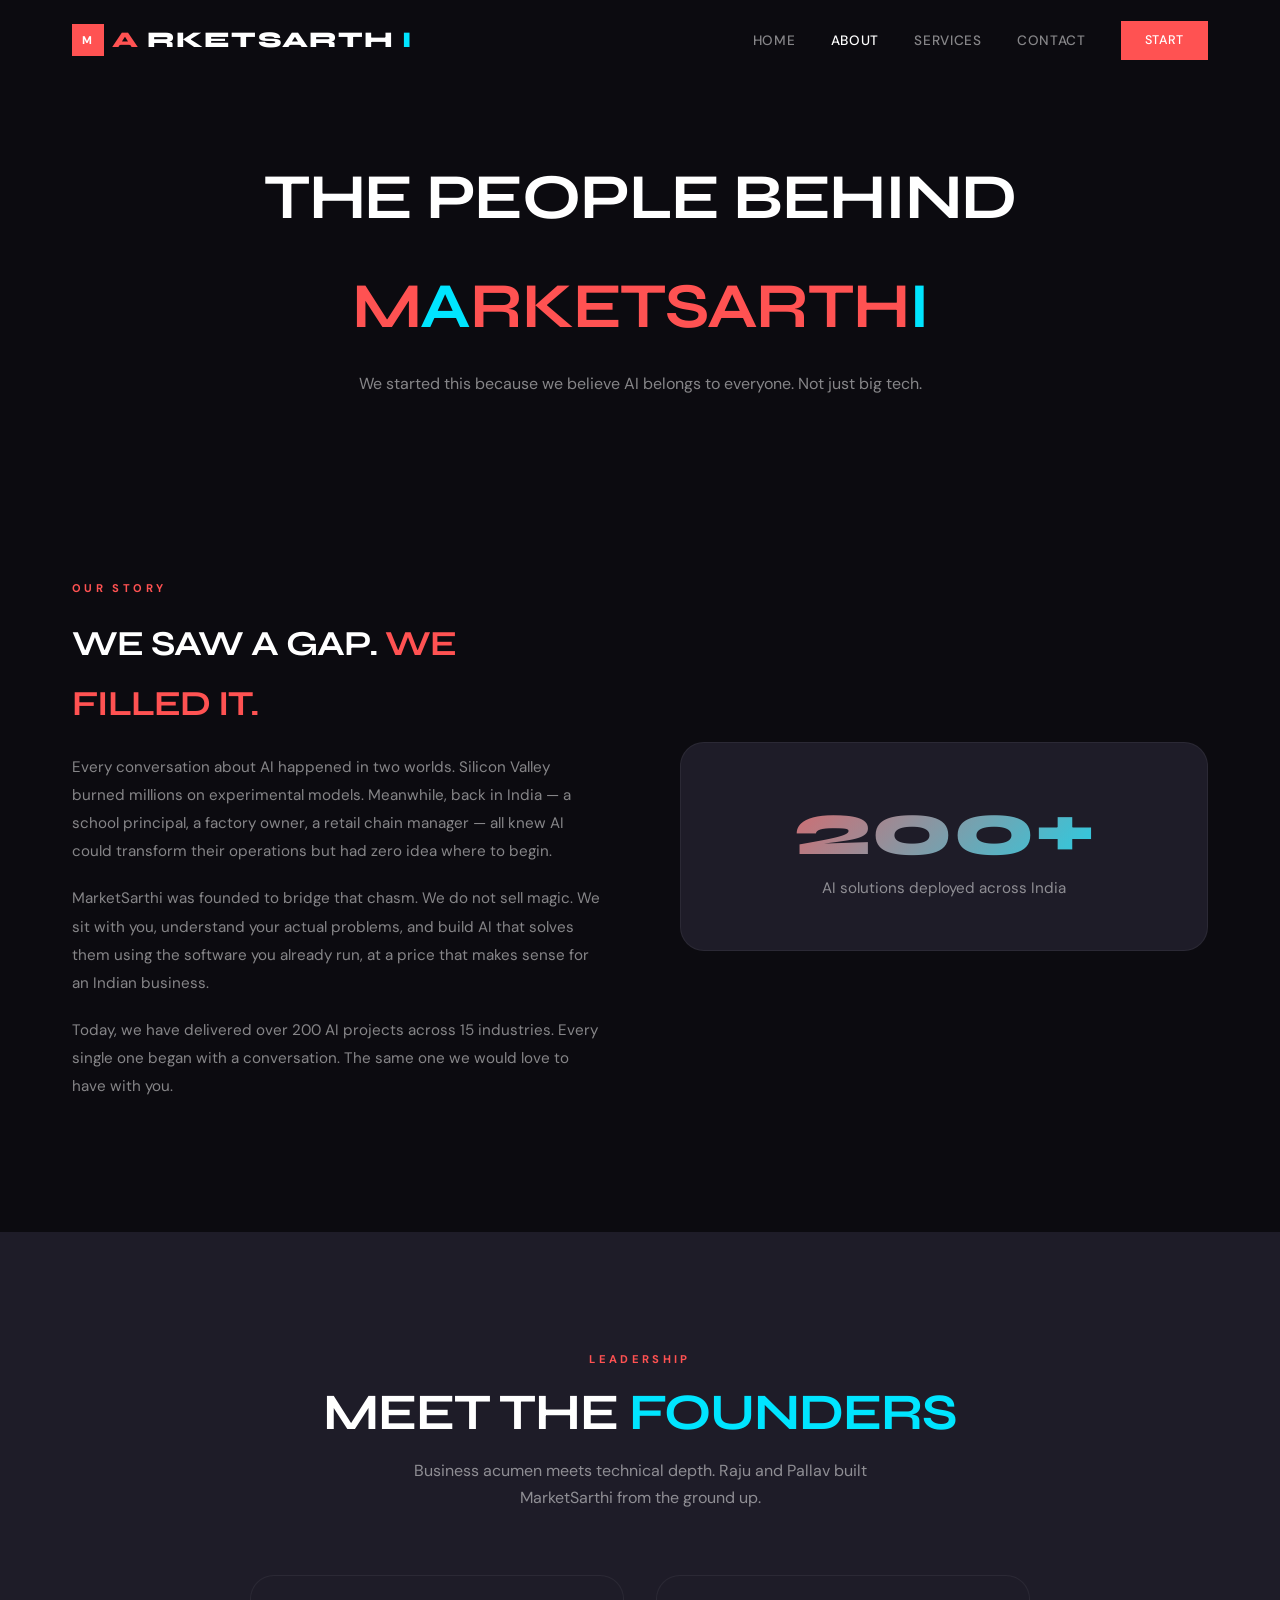
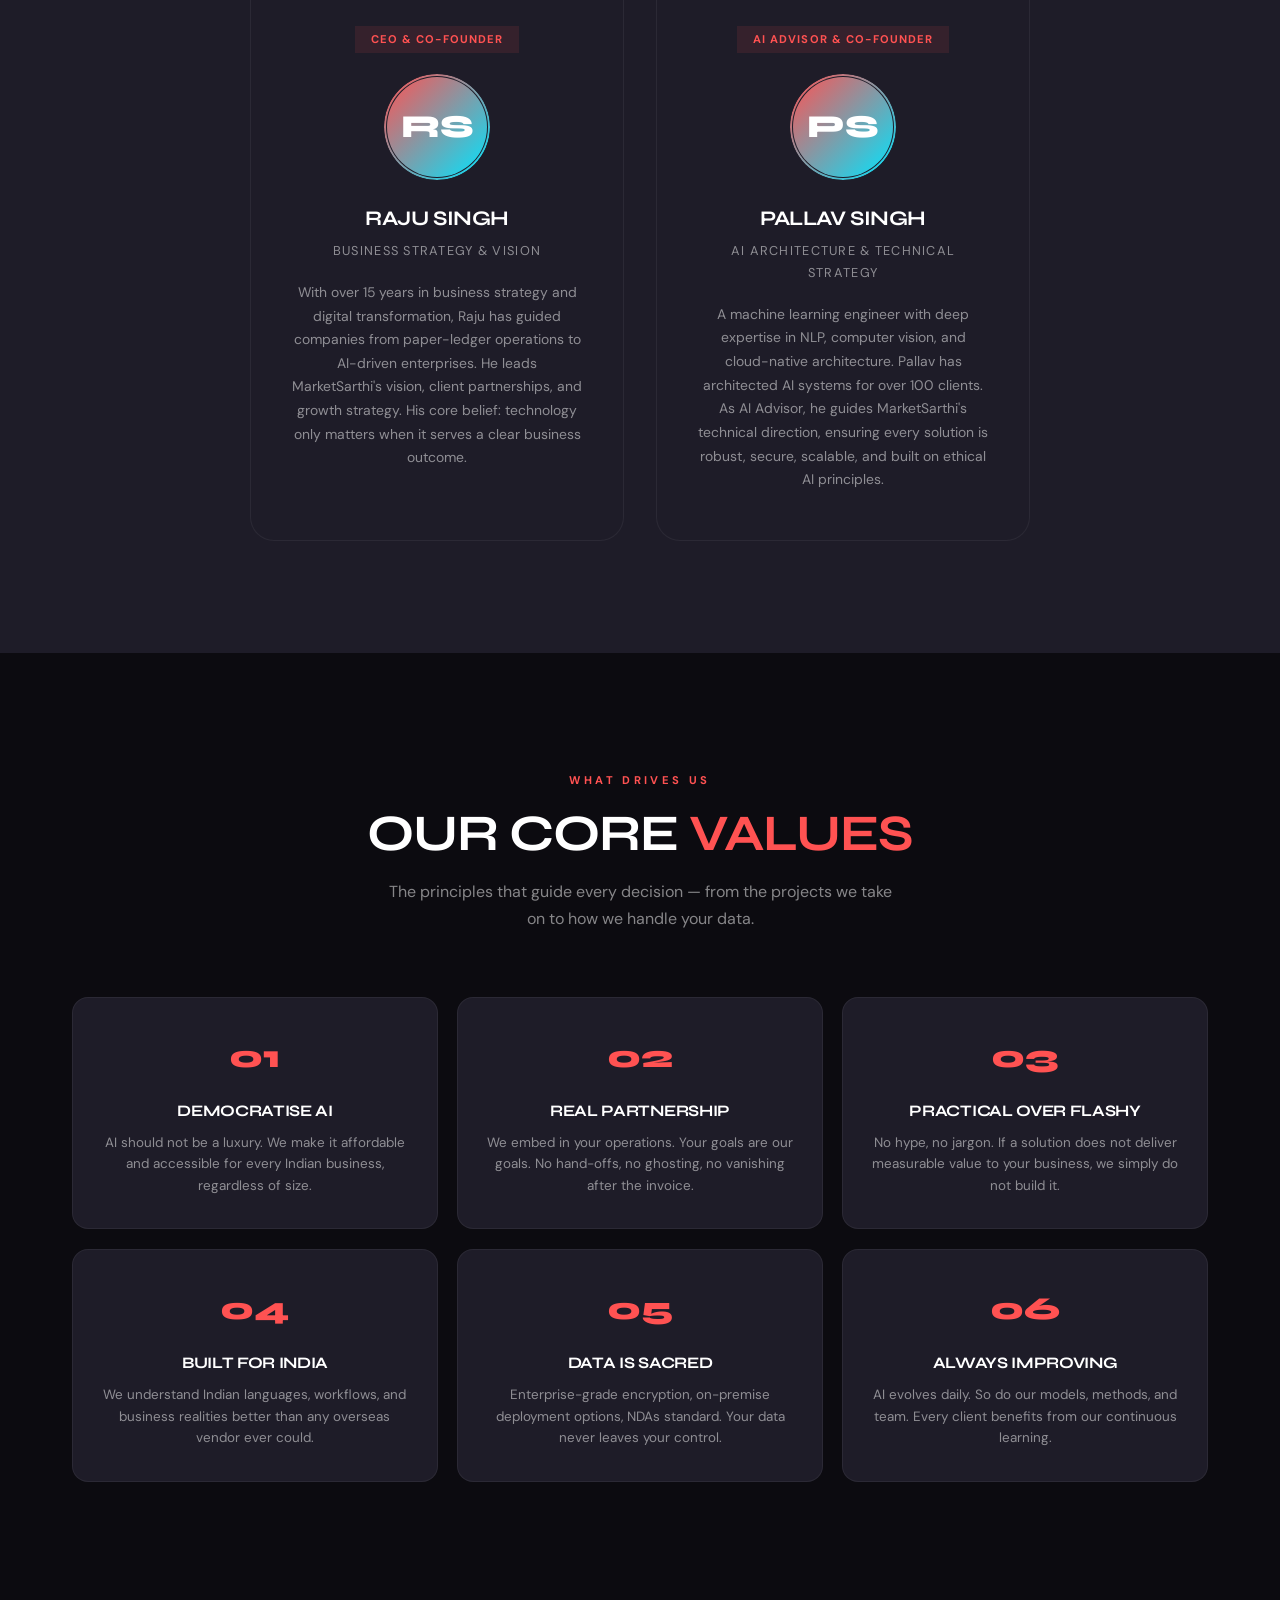
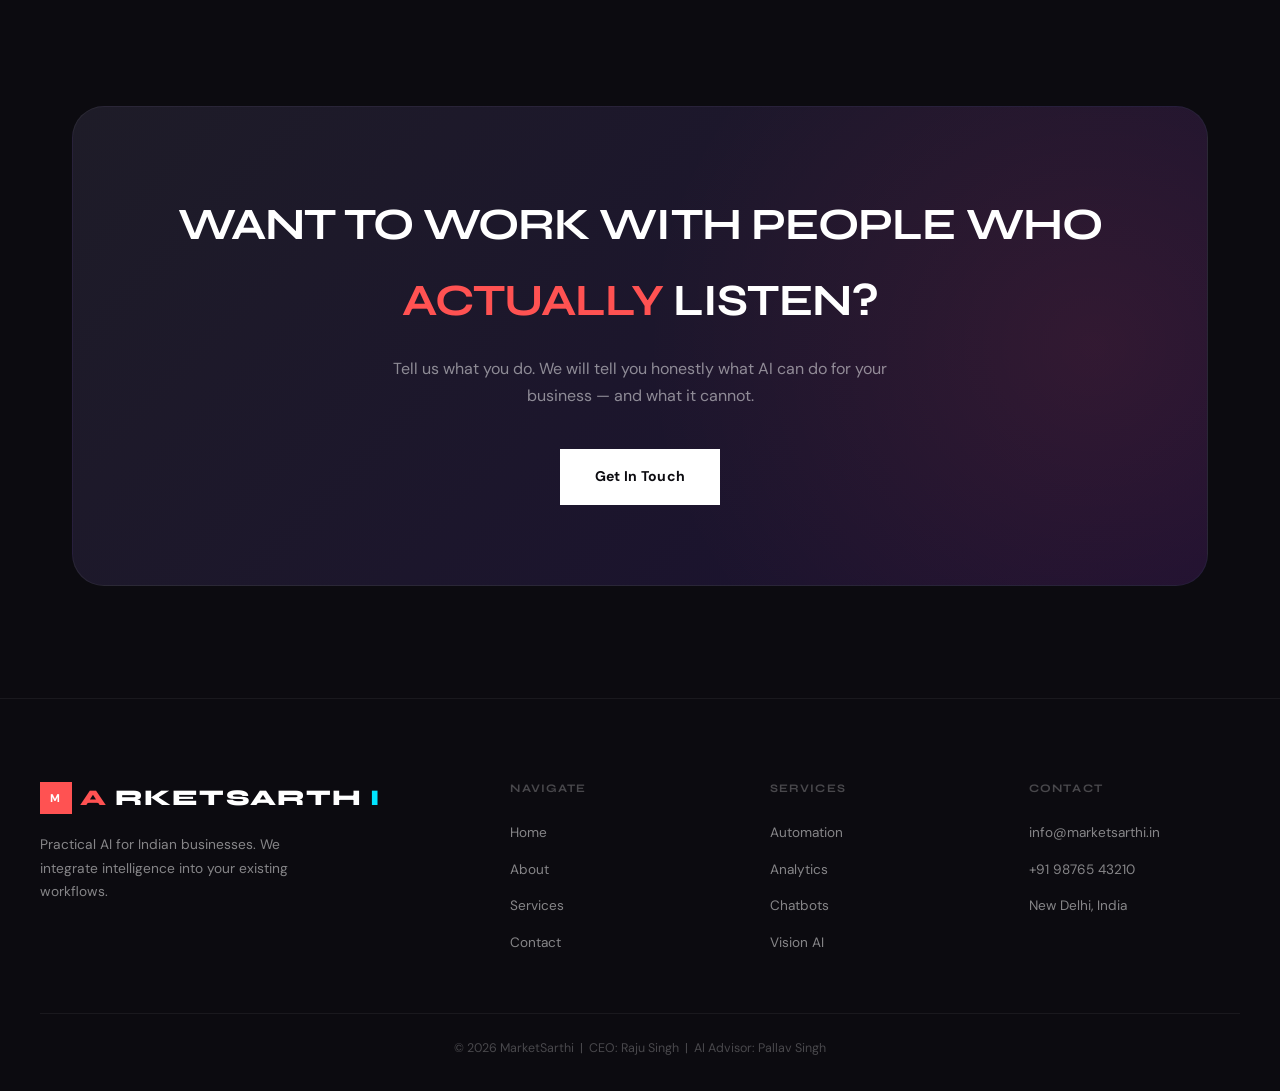
==== commit 0a5f30fa: "logo changes" ====
--- a/about.html
+++ b/about.html
@@ -18,7 +18,7 @@
 
   <nav class="nav">
     <div class="nav-inner">
-      <a href="index.html" class="nav-logo"><span class="mk">M</span>M<span style="color:var(--cyan)">A</span>RKETSARTH<span style="color:var(--cyan)">I</span></a>
+      <a href="index.html" class="nav-logo"><span class="mk">M</span><span style="color:var(--coral)">A</span>RKETSARTH<span style="color:var(--cyan)">I</span></a>
       <div class="nav-links" id="navLinks">
         <a href="index.html">Home</a><a href="about.html">About</a><a href="services.html">Services</a><a href="contact.html">Contact</a>
         <a href="contact.html" class="btn btn-fill" style="padding:.55rem 1.5rem;font-size:.78rem;color:#fff;">Start</a>
@@ -100,7 +100,7 @@
 
   <footer class="footer">
     <div class="footer-grid">
-      <div><a href="index.html" class="nav-logo"><span class="mk">M</span>M<span style="color:var(--cyan)">A</span>RKETSARTH<span style="color:var(--cyan)">I</span></a><p class="footer-desc">Practical AI for Indian businesses. We integrate intelligence into your existing workflows.</p></div>
+      <div><a href="index.html" class="nav-logo"><span class="mk">M</span><span style="color:var(--coral)">A</span>RKETSARTH<span style="color:var(--cyan)">I</span></a><p class="footer-desc">Practical AI for Indian businesses. We integrate intelligence into your existing workflows.</p></div>
       <div class="footer-col"><h4>Navigate</h4><ul><li><a href="index.html">Home</a></li><li><a href="about.html">About</a></li><li><a href="services.html">Services</a></li><li><a href="contact.html">Contact</a></li></ul></div>
       <div class="footer-col"><h4>Services</h4><ul><li><a href="services.html">Automation</a></li><li><a href="services.html">Analytics</a></li><li><a href="services.html">Chatbots</a></li><li><a href="services.html">Vision AI</a></li></ul></div>
       <div class="footer-col"><h4>Contact</h4><ul><li><a href="contact.html">info@marketsarthi.in</a></li><li><a href="contact.html">+91 98765 43210</a></li><li><a href="contact.html">New Delhi, India</a></li></ul></div>
--- a/assets/css/style.css
+++ b/assets/css/style.css
@@ -22,13 +22,15 @@
 }
 
 *,*::before,*::after{margin:0;padding:0;box-sizing:border-box}
-html{scroll-behavior:smooth;font-size:16px}
+html{scroll-behavior:smooth;font-size:16px;overflow-x:hidden;width:100%}
 body{
   font-family:var(--sans);
   background:var(--ink);
   color:var(--white);
   line-height:1.7;
   overflow-x:hidden;
+  width:100%;
+  max-width:100vw;
   -webkit-font-smoothing:antialiased;
 }
 a{text-decoration:none;color:inherit}
@@ -46,7 +48,7 @@
 .tag{font-size:.7rem;font-weight:700;text-transform:uppercase;letter-spacing:.3em;color:var(--coral);margin-bottom:1rem;display:inline-block}
 
 /* Buttons */
-.btn{display:inline-flex;align-items:center;gap:.5rem;padding:1rem 2.2rem;font-family:var(--sans);font-weight:700;font-size:.88rem;border:none;cursor:pointer;transition:all .4s var(--ease);letter-spacing:.02em}
+.btn{display:inline-flex;align-items:center;gap:.5rem;padding:1rem 2.2rem;font-family:var(--sans);font-weight:700;font-size:.88rem;border:none;cursor:pointer;transition:transform .4s var(--ease),box-shadow .4s var(--ease),background .4s var(--ease),border-color .4s var(--ease);letter-spacing:.02em}
 .btn-fill{background:var(--coral);color:var(--white)}
 .btn-fill:hover{background:#ff3838;transform:translateY(-3px);box-shadow:0 12px 40px var(--coral-glow)}
 .btn-outline{background:transparent;color:var(--white);border:2px solid rgba(255,255,255,.15)}
@@ -55,12 +57,12 @@
 .btn-white:hover{transform:translateY(-3px);box-shadow:0 12px 40px rgba(0,0,0,.2)}
 
 /* Nav */
-.nav{position:fixed;top:0;left:0;right:0;z-index:1000;padding:1.3rem 0;transition:all .4s var(--ease)}
-.nav.on{background:rgba(12,11,16,.9);backdrop-filter:blur(20px);-webkit-backdrop-filter:blur(20px);padding:.8rem 0;border-bottom:1px solid var(--border)}
+.nav{position:fixed;top:0;left:0;right:0;z-index:1000;padding:1.3rem 0;transition:padding .4s var(--ease),background .4s var(--ease);will-change:padding,background}
+.nav.on{background:rgba(12,11,16,.96);padding:.8rem 0;border-bottom:1px solid var(--border)}
 .nav-inner{max-width:1200px;margin:0 auto;padding:0 2rem;display:flex;align-items:center;justify-content:space-between}
 .nav-logo{font-family:var(--display);font-size:1.4rem;font-weight:800;letter-spacing:.05em;text-transform:uppercase;display:flex;align-items:center;gap:.5rem}
 .nav-logo .mk{width:32px;height:32px;background:var(--coral);display:flex;align-items:center;justify-content:center;font-family:var(--sans);font-weight:800;font-size:.7rem;color:var(--white)}
-.nav-links{display:flex;align-items:center;gap:2.8rem}
+.nav-links{display:flex;align-items:center;gap:2.2rem}
 .nav-links a{font-size:.85rem;font-weight:500;color:var(--muted);transition:color .2s;text-transform:uppercase;letter-spacing:.05em}
 .nav-links a.active,.nav-links a:hover{color:var(--white)}
 .burger{display:none;flex-direction:column;gap:4px;cursor:pointer;padding:8px;z-index:1001}
@@ -71,10 +73,10 @@
 
 /* ---------- Hero ---------- */
 .hero{padding:9rem 0 6rem;position:relative;overflow:hidden}
-.hero::before{content:'';position:absolute;top:-30%;right:-20%;width:70vw;height:70vw;background:radial-gradient(circle,rgba(255,82,82,.08) 0%,transparent 70%);pointer-events:none}
-.hero::after{content:'';position:absolute;bottom:-20%;left:-10%;width:50vw;height:50vw;background:radial-gradient(circle,rgba(0,229,255,.06) 0%,transparent 70%);pointer-events:none}
+.hero::before{content:'';position:absolute;top:-10%;right:-10%;width:50vw;height:50vw;background:radial-gradient(circle,rgba(255,82,82,.08) 0%,transparent 70%);pointer-events:none}
+.hero::after{content:'';position:absolute;bottom:-10%;left:-10%;width:40vw;height:40vw;background:radial-gradient(circle,rgba(0,229,255,.06) 0%,transparent 70%);pointer-events:none}
 .hero-grid{display:grid;grid-template-columns:1.1fr .9fr;gap:4rem;align-items:center}
-.hero-big{font-size:clamp(3.5rem,7vw,6rem);line-height:.95;margin-bottom:1.5rem;font-weight:800;text-transform:uppercase}
+.hero-big{font-size:clamp(3.5rem,7vw,6rem);line-height:1.05;margin-bottom:1.5rem;font-weight:800;text-transform:uppercase}
 .hero-big .line{display:block;overflow:hidden}
 .hero-big .line span{display:block;animation:slideUp .8s var(--ease) forwards}
 .hero-big .line:nth-child(2) span{animation-delay:.15s}
@@ -83,11 +85,11 @@
 .hero-sub{font-size:1.1rem;color:var(--muted);max-width:420px;margin-bottom:2.5rem;line-height:1.8}
 .hero-btns{display:flex;gap:1rem;flex-wrap:wrap}
 .hero-visual{position:relative;display:flex;align-items:center;justify-content:center}
-.hero-shapes{width:320px;height:320px;position:relative}
+.hero-shapes{width:min(320px,80vw);height:min(320px,80vw);position:relative}
 .hero-shapes .shape{position:absolute;border-radius:50%}
-.hero-shapes .s1{width:100%;height:100%;background:linear-gradient(135deg,var(--coral),transparent);opacity:.15;animation:pulse 4s ease-in-out infinite}
-.hero-shapes .s2{width:70%;height:70%;border:2px solid var(--cyan);opacity:.4;top:15%;left:15%;animation:spin 20s linear infinite}
-.hero-shapes .s3{width:40%;height:40%;background:var(--gold);opacity:.15;top:30%;left:30%;animation:pulse 4s ease-in-out 1s infinite}
+.hero-shapes .s1{width:100%;height:100%;background:linear-gradient(135deg,var(--coral),transparent);opacity:.15;animation:pulse 4s ease-in-out infinite;will-change:transform;transform:translateZ(0)}
+.hero-shapes .s2{width:70%;height:70%;border:2px solid var(--cyan);opacity:.4;top:15%;left:15%;animation:spin 20s linear infinite;will-change:transform;transform:translateZ(0)}
+.hero-shapes .s3{width:40%;height:40%;background:var(--gold);opacity:.15;top:30%;left:30%;animation:pulse 4s ease-in-out 1s infinite;will-change:transform;transform:translateZ(0)}
 @keyframes pulse{0%,100%{transform:scale(1)}50%{transform:scale(1.08)}}
 @keyframes spin{from{transform:rotate(0deg)}to{transform:rotate(360deg)}}
 
@@ -109,13 +111,14 @@
 
 /* ---------- Marquee ---------- */
 .marquee{border-top:1px solid var(--border);border-bottom:1px solid var(--border);overflow:hidden;padding:1.5rem 0;white-space:nowrap}
-.marquee-in{display:inline-flex;gap:4rem;animation:scroll 40s linear infinite;font-family:var(--display);font-size:1.5rem;font-weight:700;text-transform:uppercase;letter-spacing:.05em;color:rgba(255,255,255,.35)}
+.marquee-in{display:flex;gap:0;animation:scroll 30s linear infinite;font-family:var(--display);font-size:1.5rem;font-weight:700;text-transform:uppercase;letter-spacing:.05em;color:rgba(255,255,255,.35);will-change:transform;transform:translateZ(0)}
+.marquee-in span{padding:0 2rem;flex-shrink:0}
 .section-light .marquee-in{color:rgba(0,0,0,.05)}
 @keyframes scroll{0%{transform:translateX(0)}100%{transform:translateX(-50%)}}
 
 /* ---------- Service Feature Cards (horizontal scroll feel) ---------- */
 .feat-grid{display:grid;grid-template-columns:repeat(3,1fr);gap:1.5rem}
-.feat-card{background:var(--ink-light);border:1px solid var(--border);border-radius:1.2rem;padding:2.5rem 2rem;transition:all .4s var(--ease);position:relative;overflow:hidden;cursor:pointer}
+.feat-card{background:var(--ink-light);border:1px solid var(--border);border-radius:1.2rem;padding:2.5rem 2rem;transition:transform .4s var(--ease),box-shadow .4s var(--ease),border-color .4s var(--ease);position:relative;overflow:hidden;cursor:pointer}
 .feat-card::after{content:'';position:absolute;top:0;left:0;right:0;height:3px;background:linear-gradient(90deg,var(--coral),var(--cyan));transform:scaleX(0);transform-origin:left;transition:transform .5s var(--ease)}
 .feat-card:hover::after{transform:scaleX(1)}
 .feat-card:hover{transform:translateY(-8px);border-color:rgba(255,255,255,.15);box-shadow:0 20px 60px rgba(0,0,0,.3)}
@@ -136,14 +139,14 @@
 .proc-grid{display:grid;grid-template-columns:repeat(4,1fr);gap:2rem;position:relative}
 .proc-grid::before{content:'';position:absolute;top:2.5rem;left:0;right:0;height:1px;background:linear-gradient(90deg,var(--coral),var(--cyan),transparent);z-index:0}
 .proc-step{text-align:center;position:relative;z-index:1}
-.proc-step .ps-num{width:5rem;height:5rem;background:var(--ink-light);border:2px solid var(--border);border-radius:50%;display:flex;align-items:center;justify-content:center;margin:0 auto 1.5rem;font-family:var(--display);font-size:1.5rem;font-weight:800;transition:all .4s var(--ease)}
+.proc-step .ps-num{width:5rem;height:5rem;background:var(--ink-light);border:2px solid var(--border);border-radius:50%;display:flex;align-items:center;justify-content:center;margin:0 auto 1.5rem;font-family:var(--display);font-size:1.5rem;font-weight:800;transition:transform .4s var(--ease),background .4s var(--ease),border-color .4s var(--ease),box-shadow .4s var(--ease)}
 .proc-step:hover .ps-num{background:var(--coral);border-color:var(--coral);box-shadow:0 0 0 16px rgba(255,82,82,.1);transform:scale(1.1)}
 .proc-step h3{font-size:1.1rem;margin-bottom:.5rem}
 .proc-step p{color:var(--muted);font-size:.85rem;line-height:1.6}
 
 /* ---------- Testimonials ---------- */
 .tst-grid{display:grid;grid-template-columns:repeat(3,1fr);gap:1.5rem}
-.tst-card{background:var(--ink-light);border:1px solid var(--border);border-radius:1rem;padding:2rem;transition:all .3s var(--ease)}
+.tst-card{background:var(--ink-light);border:1px solid var(--border);border-radius:1rem;padding:2rem;transition:transform .3s var(--ease),border-color .3s var(--ease)}
 .tst-card:hover{border-color:rgba(0,229,255,.2);transform:translateY(-4px)}
 .section-light .tst-card{background:var(--white);border-color:rgba(0,0,0,.06)}
 .tst-stars{color:var(--gold);letter-spacing:3px;margin-bottom:1rem;font-size:.85rem}
@@ -167,12 +170,12 @@
 .story-text h2{font-size:2.2rem;margin-bottom:1.2rem}
 .story-text p{color:var(--muted);line-height:1.85;margin-bottom:1.2rem;font-size:.95rem}
 .story-stat{background:var(--ink-light);border:1px solid var(--border);border-radius:1.5rem;padding:3rem 2rem;text-align:center}
-.story-stat .big-num{font-family:var(--display);font-size:6rem;font-weight:800;background:linear-gradient(135deg,var(--coral),var(--cyan));-webkit-background-clip:text;-webkit-text-fill-color:transparent;background-clip:text;line-height:1}
+.story-stat .big-num{font-family:var(--display);font-size:clamp(3rem,6vw,6rem);font-weight:800;background:linear-gradient(135deg,var(--coral),var(--cyan));-webkit-background-clip:text;-webkit-text-fill-color:transparent;background-clip:text;line-height:1}
 .story-stat .big-sub{color:var(--muted);font-size:.95rem;margin-top:.5rem}
 
 /* Team */
 .team-2{display:grid;grid-template-columns:repeat(2,1fr);gap:2rem;max-width:780px;margin:0 auto}
-.tm-card{background:var(--ink-light);border:1px solid var(--border);border-radius:1.5rem;padding:3rem 2.5rem;text-align:center;transition:all .4s var(--ease);position:relative;overflow:hidden}
+.tm-card{background:var(--ink-light);border:1px solid var(--border);border-radius:1.5rem;padding:3rem 2.5rem;text-align:center;transition:transform .4s var(--ease);position:relative;overflow:hidden}
 .tm-card::before{content:'';position:absolute;inset:-1px;border-radius:1.5rem;background:linear-gradient(135deg,var(--coral),var(--cyan));opacity:0;transition:opacity .4s var(--ease);z-index:-1}
 .tm-card:hover::before{opacity:.15}
 .tm-card:hover{transform:translateY(-8px)}
@@ -185,7 +188,7 @@
 
 /* Values */
 .val-grid{display:grid;grid-template-columns:repeat(3,1fr);gap:1.2rem}
-.val-card{background:var(--ink-light);border:1px solid var(--border);border-radius:1rem;padding:2rem 1.5rem;text-align:center;transition:all .3s var(--ease)}
+.val-card{background:var(--ink-light);border:1px solid var(--border);border-radius:1rem;padding:2rem 1.5rem;text-align:center;transition:transform .3s var(--ease),background .3s var(--ease),border-color .3s var(--ease)}
 .val-card:hover{background:var(--coral);border-color:var(--coral);transform:translateY(-6px)}
 .val-card:hover *{color:var(--white)!important}
 .val-card .v-num{font-family:var(--display);font-size:2rem;font-weight:800;color:var(--coral);margin-bottom:.8rem}
@@ -214,7 +217,7 @@
 
 /* Industries */
 .ind-grid{display:grid;grid-template-columns:repeat(4,1fr);gap:1rem}
-.ind-card{background:var(--ink-light);border:1px solid var(--border);border-radius:1rem;padding:1.5rem 1rem;text-align:center;transition:all .3s var(--ease)}
+.ind-card{background:var(--ink-light);border:1px solid var(--border);border-radius:1rem;padding:1.5rem 1rem;text-align:center;transition:transform .3s var(--ease),border-color .3s var(--ease)}
 .ind-card:hover{border-color:var(--coral);transform:translateY(-4px)}
 .ind-card h4{font-size:.95rem;margin-bottom:.2rem}
 .ind-card .ind-sub{font-size:.75rem;color:var(--muted)}
@@ -236,13 +239,13 @@
 .field textarea{min-height:110px;resize:vertical}
 .field select{cursor:pointer;color:var(--white)}
 .field select option{background:var(--ink);color:var(--white)}
-.submit-btn{width:100%;padding:.9rem;background:var(--coral);color:var(--white);border:none;font-family:var(--sans);font-weight:700;font-size:.9rem;cursor:pointer;transition:all .3s;letter-spacing:.02em}
+.submit-btn{width:100%;padding:.9rem;background:var(--coral);color:var(--white);border:none;font-family:var(--sans);font-weight:700;font-size:.9rem;cursor:pointer;transition:background .3s,box-shadow .3s;letter-spacing:.02em}
 .submit-btn:hover{background:#ff3838;box-shadow:0 8px 30px var(--coral-glow)}
 
 /* FAQ */
 .faq-wrap{max-width:680px;margin:0 auto}
 .faq-i{border-bottom:1px solid var(--border);cursor:pointer}
-.faq-q{padding:1.2rem 0;display:flex;justify-content:space-between;align-items:center;font-weight:600;font-size:.93rem}
+.faq-q{padding:1.2rem 0;display:flex;justify-content:space-between;align-items:flex-start;font-weight:600;font-size:.93rem;word-break:break-word}
 .faq-q .plus{font-size:1.3rem;color:var(--coral);transition:transform .35s;flex-shrink:0;margin-left:1rem}
 .faq-i.open .plus{transform:rotate(45deg)}
 .faq-a{max-height:0;overflow:hidden;transition:max-height .4s ease,padding .4s ease}
@@ -250,14 +253,14 @@
 .faq-a p{color:var(--muted);font-size:.87rem;line-height:1.7}
 
 /* Footer */
-.footer{padding:5rem 0 2rem;border-top:1px solid var(--border)}
+.footer{padding:5rem 2rem 2rem;border-top:1px solid var(--border)}
 .footer-grid{display:grid;grid-template-columns:2fr 1fr 1fr 1fr;gap:3rem;max-width:1200px;margin:0 auto 3rem}
 .footer-desc{color:var(--muted);font-size:.86rem;margin-top:1rem;line-height:1.7;max-width:280px}
 .footer-col h4{font-size:.72rem;font-weight:700;text-transform:uppercase;letter-spacing:.1em;margin-bottom:1.2rem;color:var(--muted2)}
 .footer-col ul li{margin-bottom:.6rem}
 .footer-col ul li a{font-size:.85rem;color:var(--muted);transition:color .2s}
 .footer-col ul li a:hover{color:var(--white)}
-.footer-bar{max-width:1200px;margin:0 auto;padding-top:1.5rem;border-top:1px solid var(--border);text-align:center;font-size:.78rem;color:var(--muted2)}
+.footer-bar{max-width:1200px;margin:0 auto;padding:1.5rem 0 0;border-top:1px solid var(--border);text-align:center;font-size:.78rem;color:var(--muted2);word-break:break-word}
 
 /* Page Hero */
 .pg-hero{padding:9rem 0 4rem;text-align:center}
@@ -265,7 +268,7 @@
 .pg-hero p{color:var(--muted);font-size:1rem}
 
 /* BTT */
-.btt{position:fixed;bottom:2rem;right:2rem;width:44px;height:44px;background:var(--coral);border:none;color:var(--white);cursor:pointer;z-index:999;font-size:1.2rem;display:flex;align-items:center;justify-content:center;opacity:0;visibility:hidden;transform:translateY(20px);transition:all .35s var(--ease)}
+.btt{position:fixed;bottom:2rem;right:2rem;width:44px;height:44px;background:var(--coral);border:none;color:var(--white);cursor:pointer;z-index:999;font-size:1.2rem;display:flex;align-items:center;justify-content:center;opacity:0;visibility:hidden;transform:translateY(20px);transition:transform .35s var(--ease),opacity .35s var(--ease),visibility .35s var(--ease),background .35s var(--ease)}
 .btt.on{opacity:1;visibility:visible;transform:translateY(0)}
 .btt:hover{background:#ff3838;transform:translateY(-4px)}
 
@@ -284,19 +287,102 @@
   .val-grid{grid-template-columns:1fr}
   .ind-grid{grid-template-columns:repeat(2,1fr)}
   .footer-grid{grid-template-columns:1fr 1fr}
-  .story-2col{grid-template-columns:1fr}
+  .story-2col{grid-template-columns:1fr;gap:3rem}
   .proc-grid{grid-template-columns:repeat(2,1fr)}
   .proc-grid::before{display:none}
+  .story-stat .big-num{font-size:4rem}
 }
 @media(max-width:768px){
   .nav-links{display:none}
-  .nav-links.open{display:flex;flex-direction:column;position:fixed;inset:0;background:rgba(12,11,16,.98);backdrop-filter:blur(20px);justify-content:center;align-items:center;gap:2.5rem;z-index:1000}
+  .nav-links.open{display:flex;flex-direction:column;position:fixed;inset:0;background:rgba(12,11,16,.98);justify-content:center;align-items:center;gap:2.5rem;z-index:1000}
   .nav-links.open a{font-size:1.2rem}
   .burger{display:flex}
+  .container{padding:0 1.25rem}
+  .hero{padding:7rem 0 4rem}
+  .hero-big{font-size:clamp(1.8rem,10vw,3.5rem)}
+  .hero-sub{font-size:.95rem;max-width:100%}
   .feat-grid{grid-template-columns:1fr}
   .proc-grid{grid-template-columns:1fr}
-  .cta{padding:3rem 1.5rem;border-radius:1.2rem}
-  .cta h2{font-size:1.8rem}
+  .cta{padding:2.5rem 1.5rem;border-radius:1.2rem}
+  .cta h2{font-size:1.6rem}
+  .footer{padding:3rem 1.25rem 1.5rem}
   .footer-grid{grid-template-columns:1fr}
-  .stats-bar{grid-template-columns:1fr 1fr}
-}
+  .footer-bar{font-size:.72rem}
+  .stats-bar{grid-template-columns:1fr 1fr;gap:1.5rem}
+  .story-stat{padding:2rem 1.5rem}
+  .story-stat .big-num{font-size:3.5rem}
+  .pg-hero{padding:7rem 0 3rem}
+  .pg-hero h1{font-size:clamp(1.8rem,8vw,2.8rem)}
+  .section{padding:4rem 0}
+  .marquee-in{font-size:1rem}
+  .marquee-in span{padding:0 1.5rem}
+  .sec-hd{margin-bottom:2.5rem}
+  .sec-hd h2{font-size:clamp(1.5rem,5vw,2rem)}
+  .feat-card{padding:1.5rem 1.25rem}
+  .feat-card .f-num{font-size:2rem;top:.5rem;right:1rem}
+  .feat-card h3{font-size:1.1rem}
+  .stats-bar .sb-num{font-size:2.5rem}
+  .svc-content h3{font-size:1.4rem}
+  .btn{padding:.8rem 1.6rem;font-size:.8rem}
+  .contact-2col{gap:2.5rem}
+  .c-form{padding:1.5rem}
+  .val-grid{grid-template-columns:1fr}
+  .ind-grid{grid-template-columns:repeat(2,1fr);gap:.75rem}
+  .ind-card{padding:1.2rem .75rem}
+}
+@media(max-width:480px){
+  .container{padding:0 1rem}
+  .hero{padding:6rem 0 3rem}
+  .hero-big{font-size:clamp(1.6rem,8vw,2.4rem)}
+  .hero-sub{font-size:.85rem}
+  .hero-btns{flex-direction:column;gap:.7rem}
+  .hero-btns .btn{width:100%;justify-content:center;text-align:center}
+  .nav-logo{font-size:1.1rem}
+  .nav-logo .mk{width:26px;height:26px;font-size:.6rem}
+  .nav{padding:1rem 0}
+  .nav.on{padding:.6rem 0}
+  .cta{padding:2rem 1.25rem;border-radius:1rem}
+  .cta h2{font-size:1.4rem}
+  .cta p{font-size:.88rem}
+  .section{padding:3rem 0}
+  .pg-hero{padding:6rem 0 2rem}
+  .pg-hero h1{font-size:1.7rem}
+  .pg-hero p{font-size:.88rem}
+  .feat-card{padding:1.25rem 1rem}
+  .feat-card .f-num{font-size:1.8rem}
+  .feat-card h3{font-size:1rem}
+  .feat-card p{font-size:.82rem}
+  .stats-bar{grid-template-columns:1fr;gap:1.25rem}
+  .stats-bar .sb-num{font-size:2.2rem}
+  .stats-bar .sb-lbl{font-size:.75rem}
+  .proc-grid{grid-template-columns:1fr;gap:1.5rem}
+  .proc-step .ps-num{width:3.5rem;height:3.5rem;font-size:1.2rem}
+  .marquee{padding:.8rem 0}
+  .marquee-in{font-size:.85rem}
+  .marquee-in span{padding:0 1rem}
+  .footer{padding:3rem 1rem 1.5rem}
+  .footer-grid{grid-template-columns:1fr;gap:2rem}
+  .footer-desc{max-width:100%}
+  .footer-bar{font-size:.7rem}
+  .story-2col{gap:2rem}
+  .story-stat{padding:1.5rem 1rem;border-radius:1rem}
+  .story-stat .big-num{font-size:3rem}
+  .story-text h2{font-size:1.5rem}
+  .tm-card{padding:2rem 1.25rem}
+  .val-grid{grid-template-columns:1fr}
+  .ind-grid{grid-template-columns:1fr}
+  .ind-card{padding:1rem .75rem}
+  .svc-visual{aspect-ratio:2/1}
+  .svc-visual .svc-label{font-size:2.5rem}
+  .svc-content h3{font-size:1.25rem}
+  .svc-row{padding:2rem 0}
+  .contact-2col{gap:2rem}
+  .c-form{padding:1.25rem}
+  .c-info h2{font-size:1.5rem}
+  .faq-q{font-size:.85rem}
+  .btt{width:38px;height:38px;bottom:1.25rem;right:1.25rem;font-size:1rem}
+  .sec-hd h2{font-size:1.5rem}
+  .sec-hd p{font-size:.88rem}
+  .btn{padding:.75rem 1.4rem;font-size:.78rem}
+  .c-item{flex-wrap:wrap}
+}
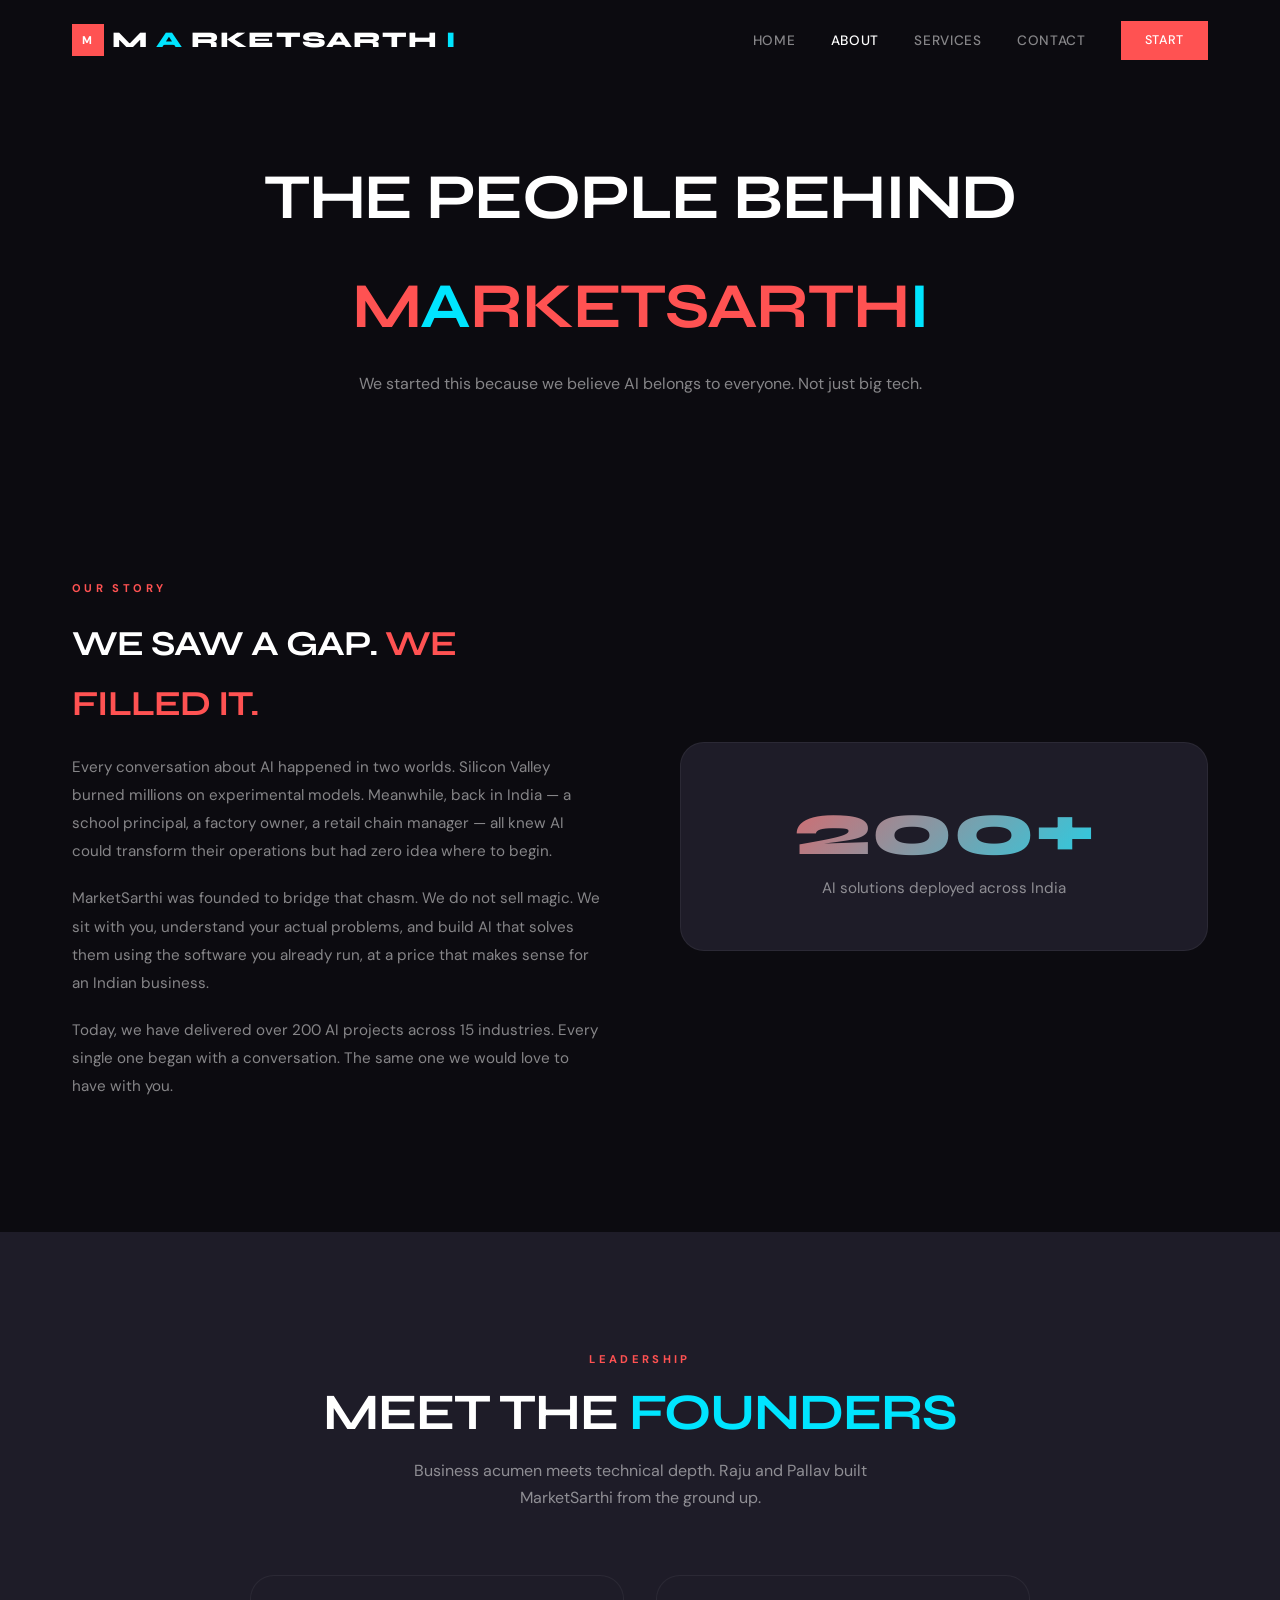
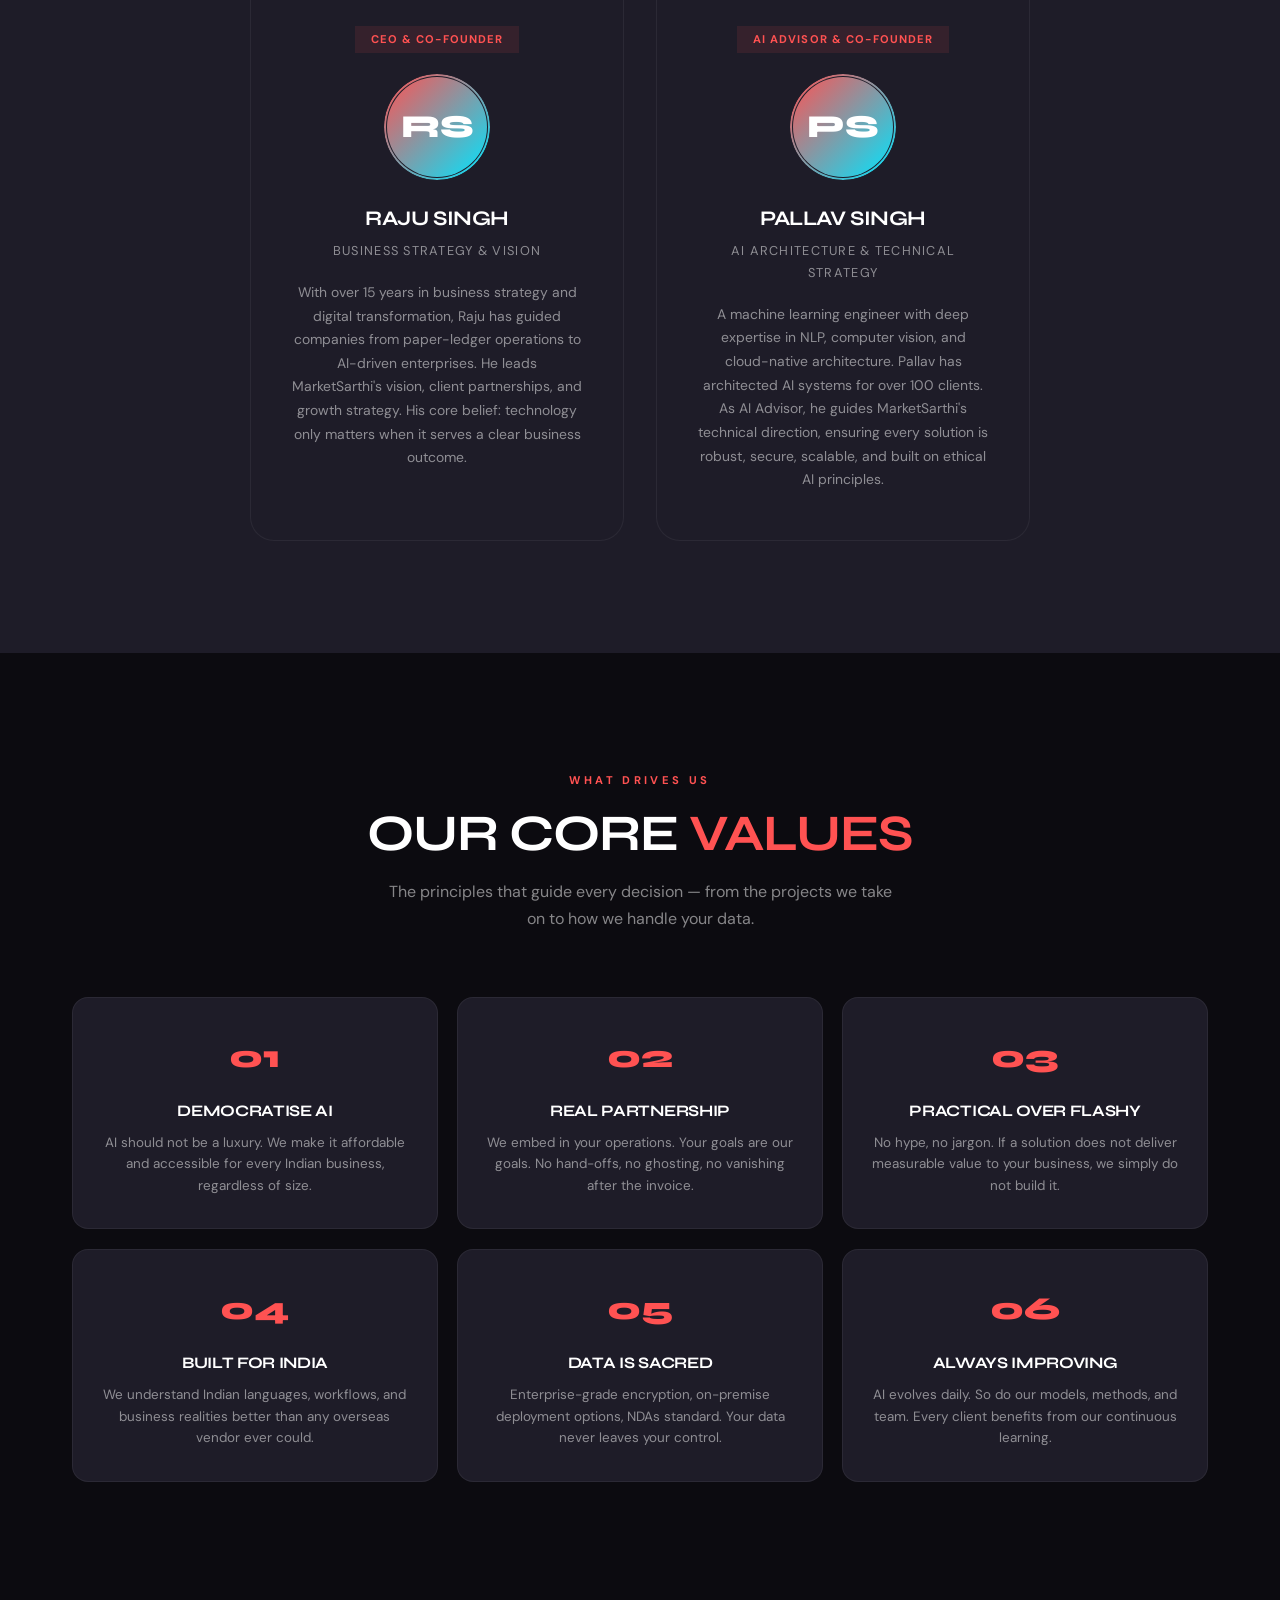
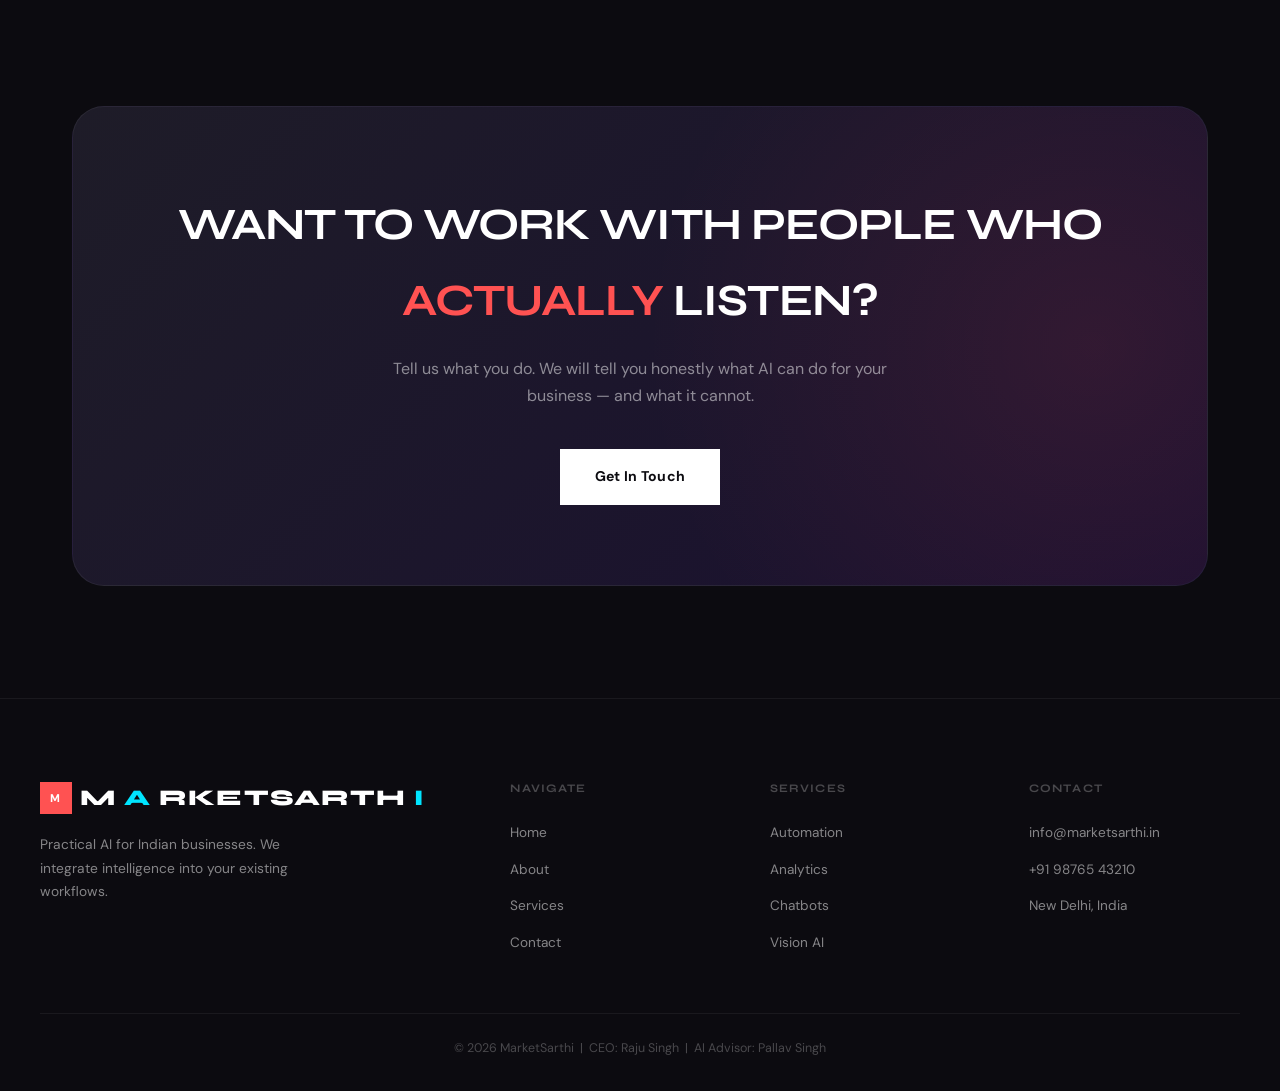
==== commit d0c8d25f: "logo" ====
--- a/about.html
+++ b/about.html
@@ -18,7 +18,7 @@
 
   <nav class="nav">
     <div class="nav-inner">
-      <a href="index.html" class="nav-logo"><span class="mk">M</span><span style="color:var(--coral)">A</span>RKETSARTH<span style="color:var(--cyan)">I</span></a>
+      <a href="index.html" class="nav-logo"><span class="mk">M</span>M<span style="color:var(--cyan)">A</span>RKETSARTH<span style="color:var(--cyan)">I</span></a>
       <div class="nav-links" id="navLinks">
         <a href="index.html">Home</a><a href="about.html">About</a><a href="services.html">Services</a><a href="contact.html">Contact</a>
         <a href="contact.html" class="btn btn-fill" style="padding:.55rem 1.5rem;font-size:.78rem;color:#fff;">Start</a>
@@ -100,7 +100,7 @@
 
   <footer class="footer">
     <div class="footer-grid">
-      <div><a href="index.html" class="nav-logo"><span class="mk">M</span><span style="color:var(--coral)">A</span>RKETSARTH<span style="color:var(--cyan)">I</span></a><p class="footer-desc">Practical AI for Indian businesses. We integrate intelligence into your existing workflows.</p></div>
+      <div><a href="index.html" class="nav-logo"><span class="mk">M</span>M<span style="color:var(--cyan)">A</span>RKETSARTH<span style="color:var(--cyan)">I</span></a><p class="footer-desc">Practical AI for Indian businesses. We integrate intelligence into your existing workflows.</p></div>
       <div class="footer-col"><h4>Navigate</h4><ul><li><a href="index.html">Home</a></li><li><a href="about.html">About</a></li><li><a href="services.html">Services</a></li><li><a href="contact.html">Contact</a></li></ul></div>
       <div class="footer-col"><h4>Services</h4><ul><li><a href="services.html">Automation</a></li><li><a href="services.html">Analytics</a></li><li><a href="services.html">Chatbots</a></li><li><a href="services.html">Vision AI</a></li></ul></div>
       <div class="footer-col"><h4>Contact</h4><ul><li><a href="contact.html">info@marketsarthi.in</a></li><li><a href="contact.html">+91 98765 43210</a></li><li><a href="contact.html">New Delhi, India</a></li></ul></div>
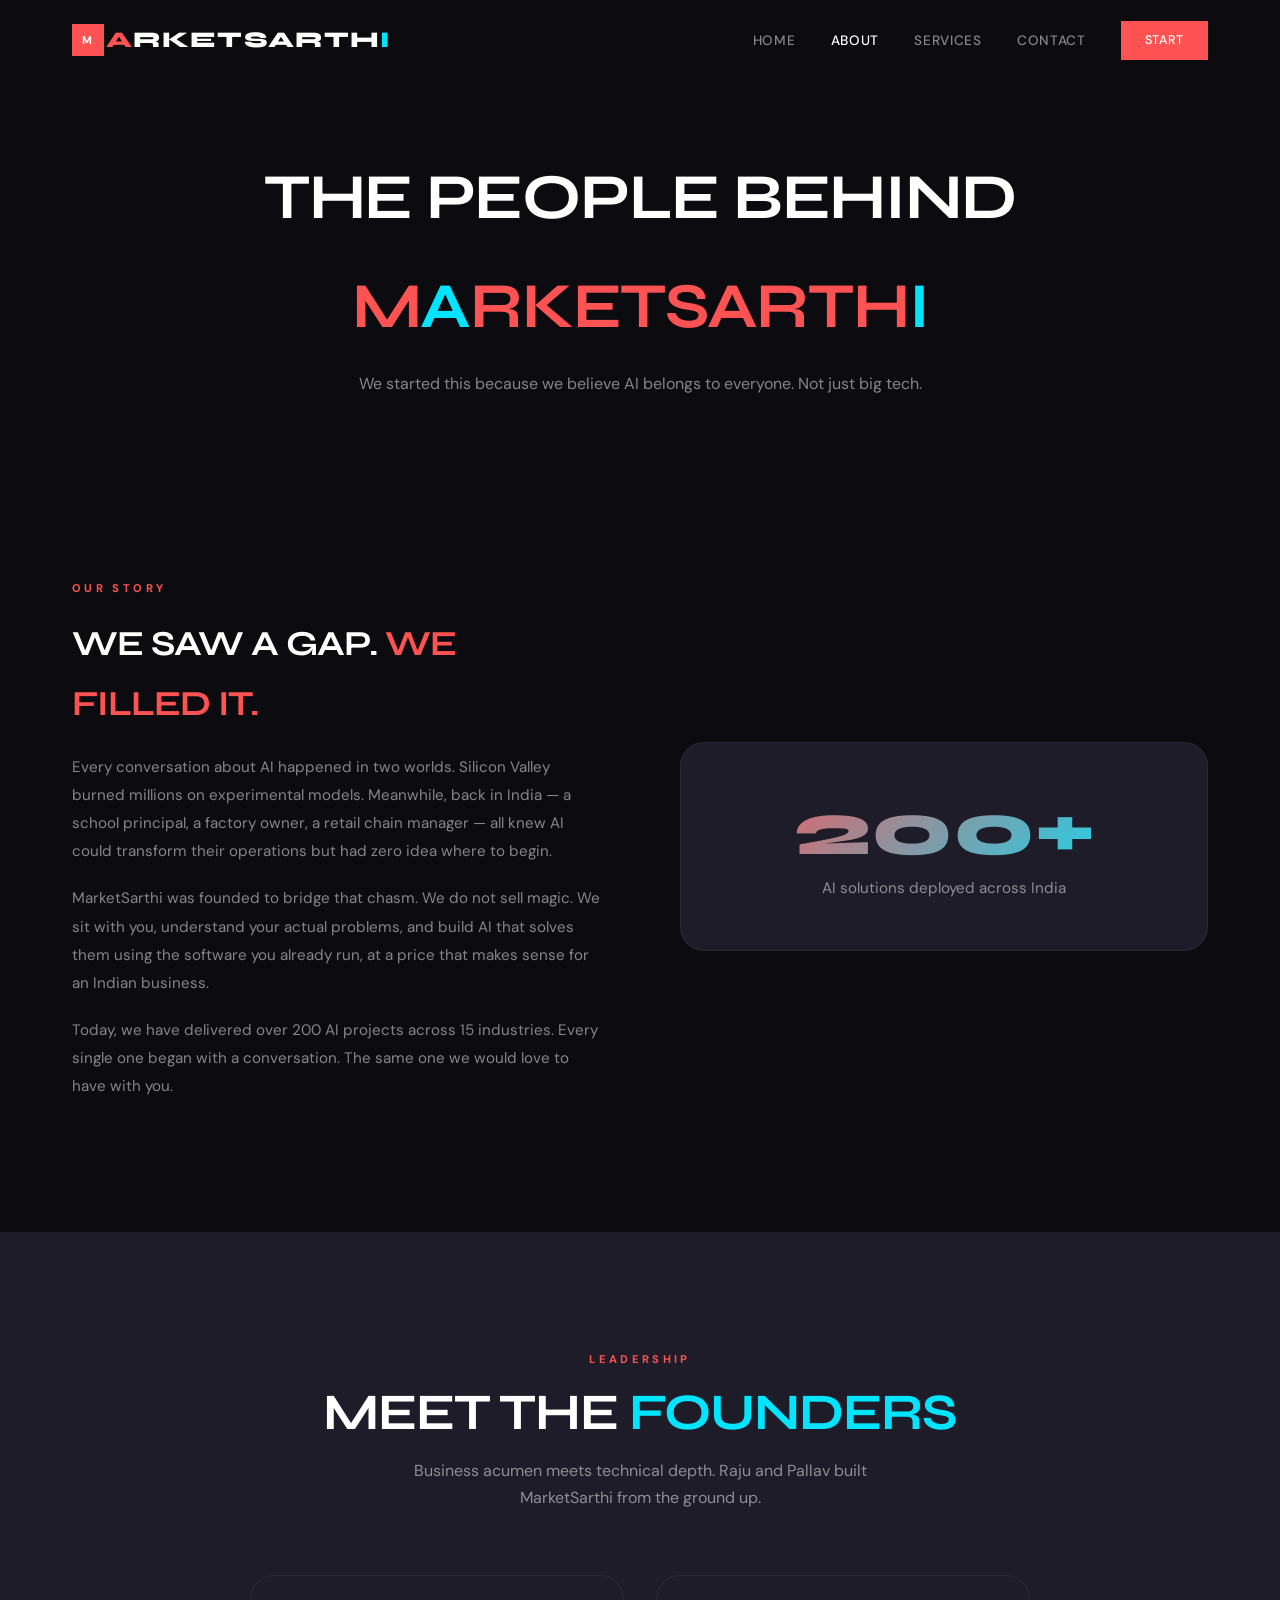
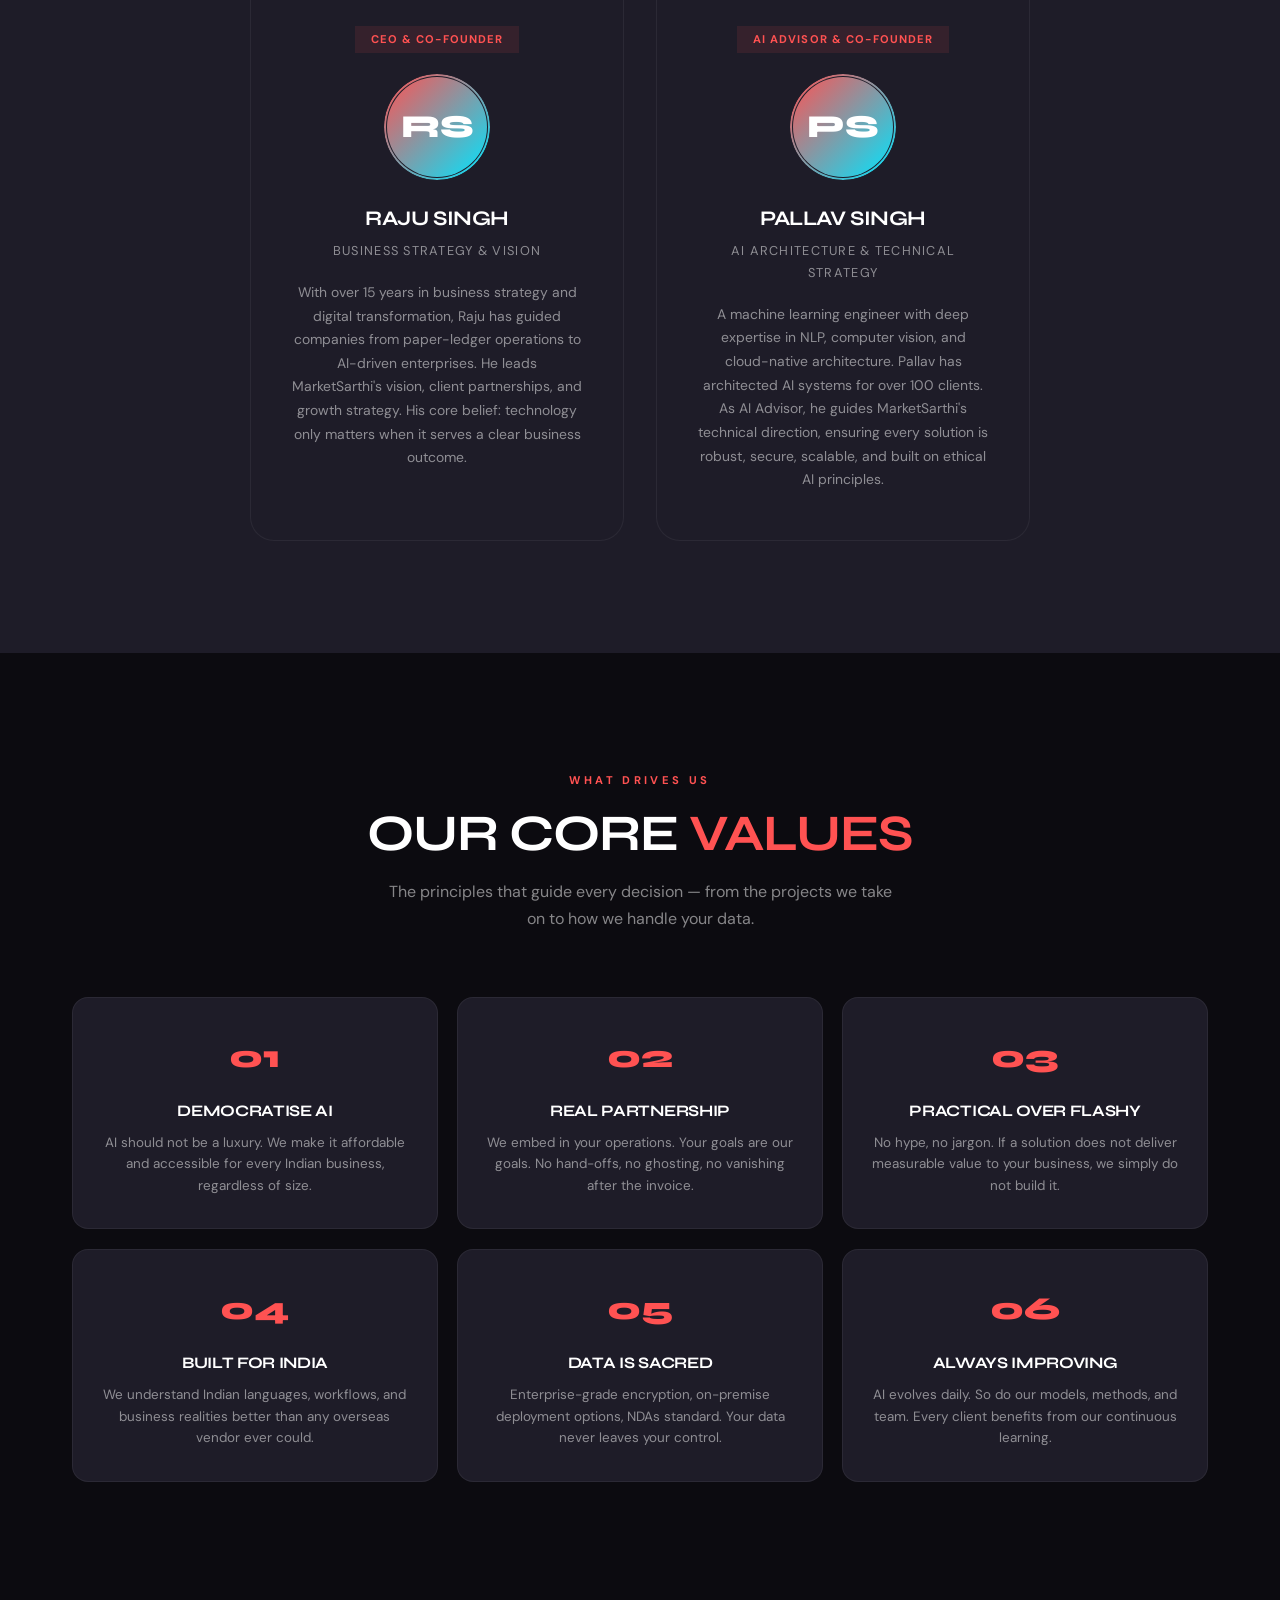
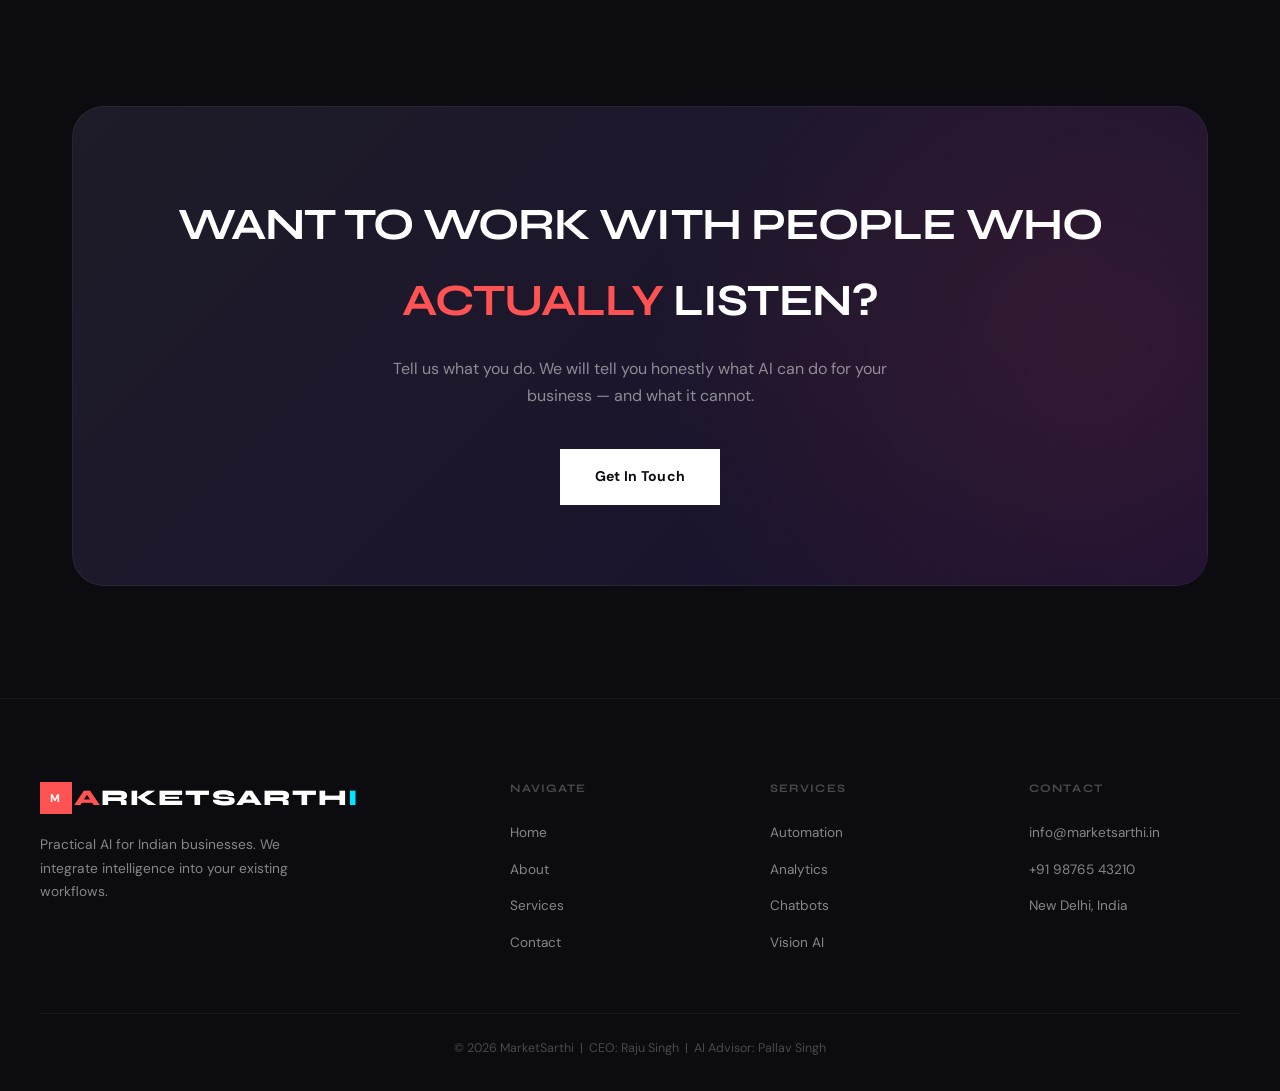
==== commit 5fc25463: "logo" ====
--- a/about.html
+++ b/about.html
@@ -18,7 +18,7 @@
 
   <nav class="nav">
     <div class="nav-inner">
-      <a href="index.html" class="nav-logo"><span class="mk">M</span>M<span style="color:var(--cyan)">A</span>RKETSARTH<span style="color:var(--cyan)">I</span></a>
+      <a href="index.html" class="nav-logo"><span class="mk">M</span><span style="color:var(--coral)">A</span>RKETSARTH<span style="color:var(--cyan)">I</span></a>
       <div class="nav-links" id="navLinks">
         <a href="index.html">Home</a><a href="about.html">About</a><a href="services.html">Services</a><a href="contact.html">Contact</a>
         <a href="contact.html" class="btn btn-fill" style="padding:.55rem 1.5rem;font-size:.78rem;color:#fff;">Start</a>
@@ -100,7 +100,7 @@
 
   <footer class="footer">
     <div class="footer-grid">
-      <div><a href="index.html" class="nav-logo"><span class="mk">M</span>M<span style="color:var(--cyan)">A</span>RKETSARTH<span style="color:var(--cyan)">I</span></a><p class="footer-desc">Practical AI for Indian businesses. We integrate intelligence into your existing workflows.</p></div>
+      <div><a href="index.html" class="nav-logo"><span class="mk">M</span><span style="color:var(--coral)">A</span>RKETSARTH<span style="color:var(--cyan)">I</span></a><p class="footer-desc">Practical AI for Indian businesses. We integrate intelligence into your existing workflows.</p></div>
       <div class="footer-col"><h4>Navigate</h4><ul><li><a href="index.html">Home</a></li><li><a href="about.html">About</a></li><li><a href="services.html">Services</a></li><li><a href="contact.html">Contact</a></li></ul></div>
       <div class="footer-col"><h4>Services</h4><ul><li><a href="services.html">Automation</a></li><li><a href="services.html">Analytics</a></li><li><a href="services.html">Chatbots</a></li><li><a href="services.html">Vision AI</a></li></ul></div>
       <div class="footer-col"><h4>Contact</h4><ul><li><a href="contact.html">info@marketsarthi.in</a></li><li><a href="contact.html">+91 98765 43210</a></li><li><a href="contact.html">New Delhi, India</a></li></ul></div>
--- a/assets/css/style.css
+++ b/assets/css/style.css
@@ -60,8 +60,8 @@
 .nav{position:fixed;top:0;left:0;right:0;z-index:1000;padding:1.3rem 0;transition:padding .4s var(--ease),background .4s var(--ease);will-change:padding,background}
 .nav.on{background:rgba(12,11,16,.96);padding:.8rem 0;border-bottom:1px solid var(--border)}
 .nav-inner{max-width:1200px;margin:0 auto;padding:0 2rem;display:flex;align-items:center;justify-content:space-between}
-.nav-logo{font-family:var(--display);font-size:1.4rem;font-weight:800;letter-spacing:.05em;text-transform:uppercase;display:flex;align-items:center;gap:.5rem}
-.nav-logo .mk{width:32px;height:32px;background:var(--coral);display:flex;align-items:center;justify-content:center;font-family:var(--sans);font-weight:800;font-size:.7rem;color:var(--white)}
+.nav-logo{font-family:var(--display);font-size:1.4rem;font-weight:800;letter-spacing:.05em;text-transform:uppercase;display:flex;align-items:center;gap:0}
+.nav-logo .mk{width:32px;height:32px;background:var(--coral);display:flex;align-items:center;justify-content:center;font-family:var(--sans);font-weight:800;font-size:.7rem;color:var(--white);margin-right:2px}
 .nav-links{display:flex;align-items:center;gap:2.2rem}
 .nav-links a{font-size:.85rem;font-weight:500;color:var(--muted);transition:color .2s;text-transform:uppercase;letter-spacing:.05em}
 .nav-links a.active,.nav-links a:hover{color:var(--white)}
